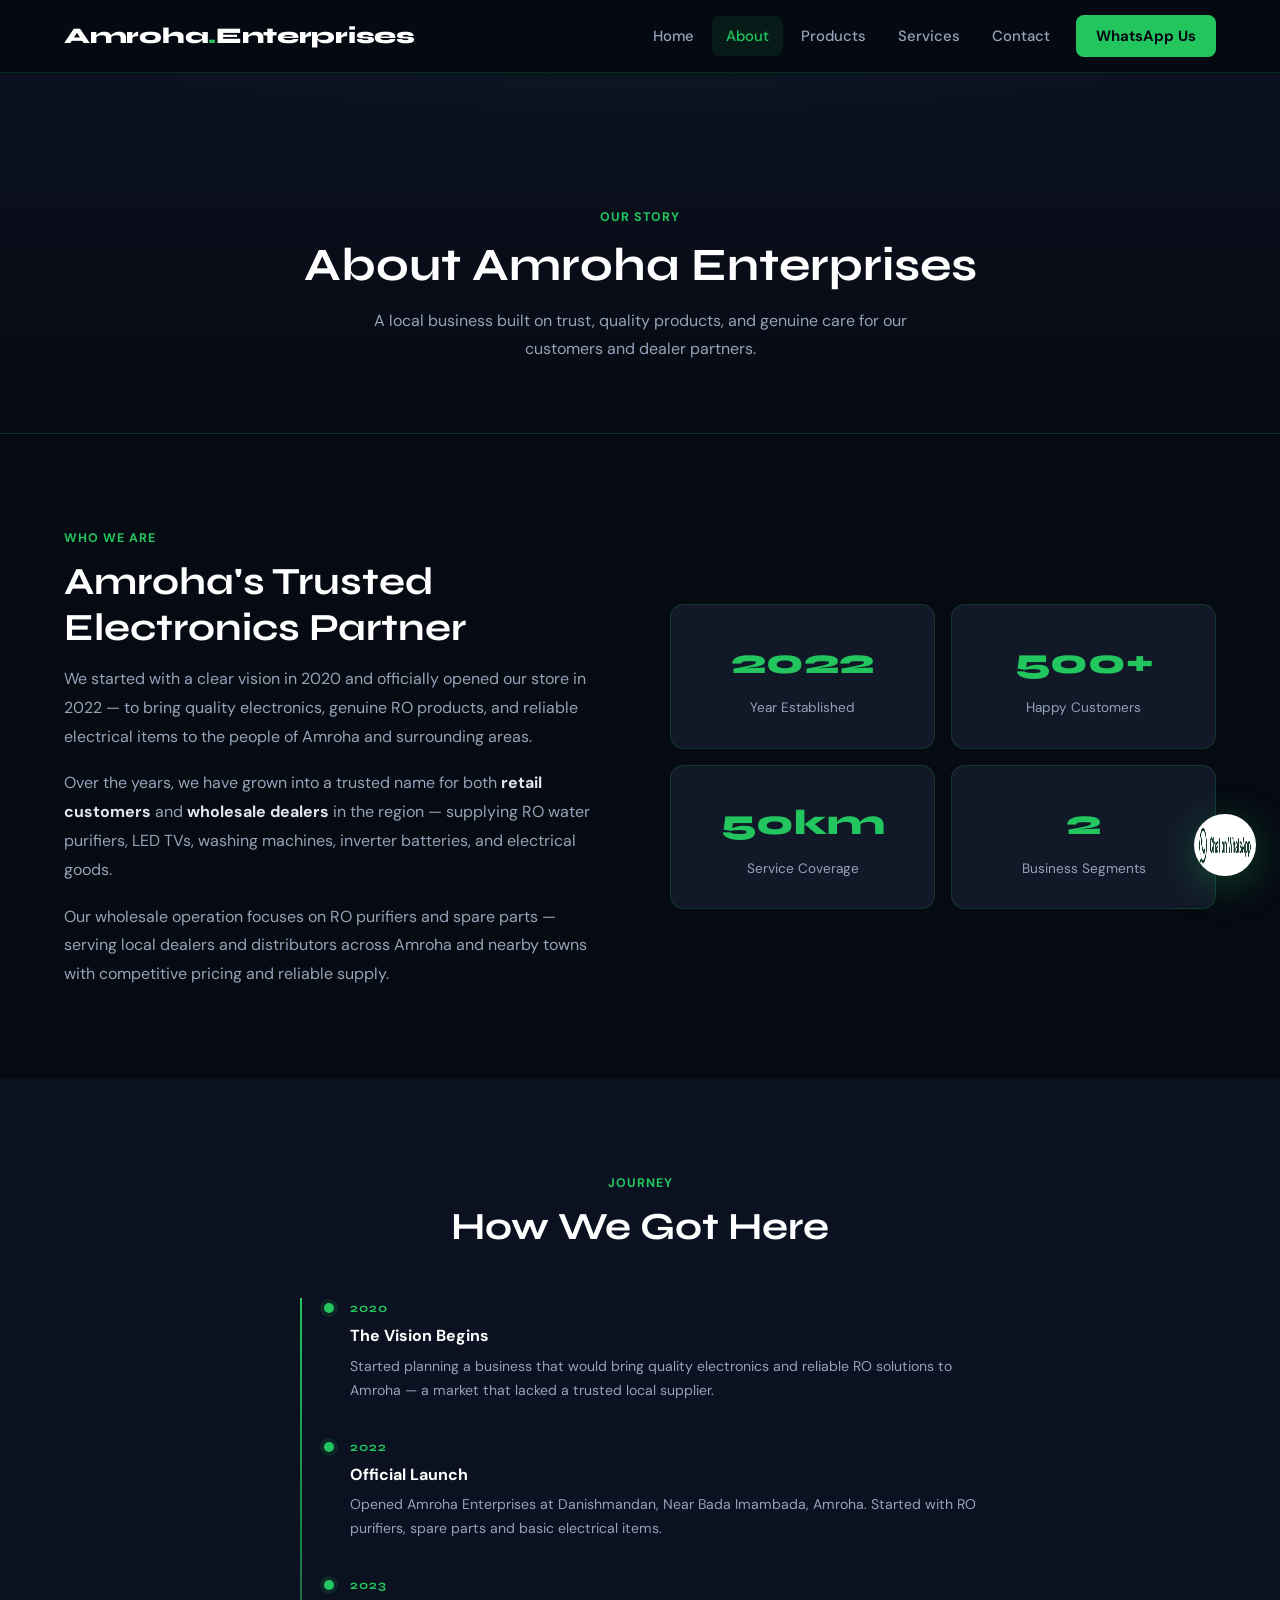
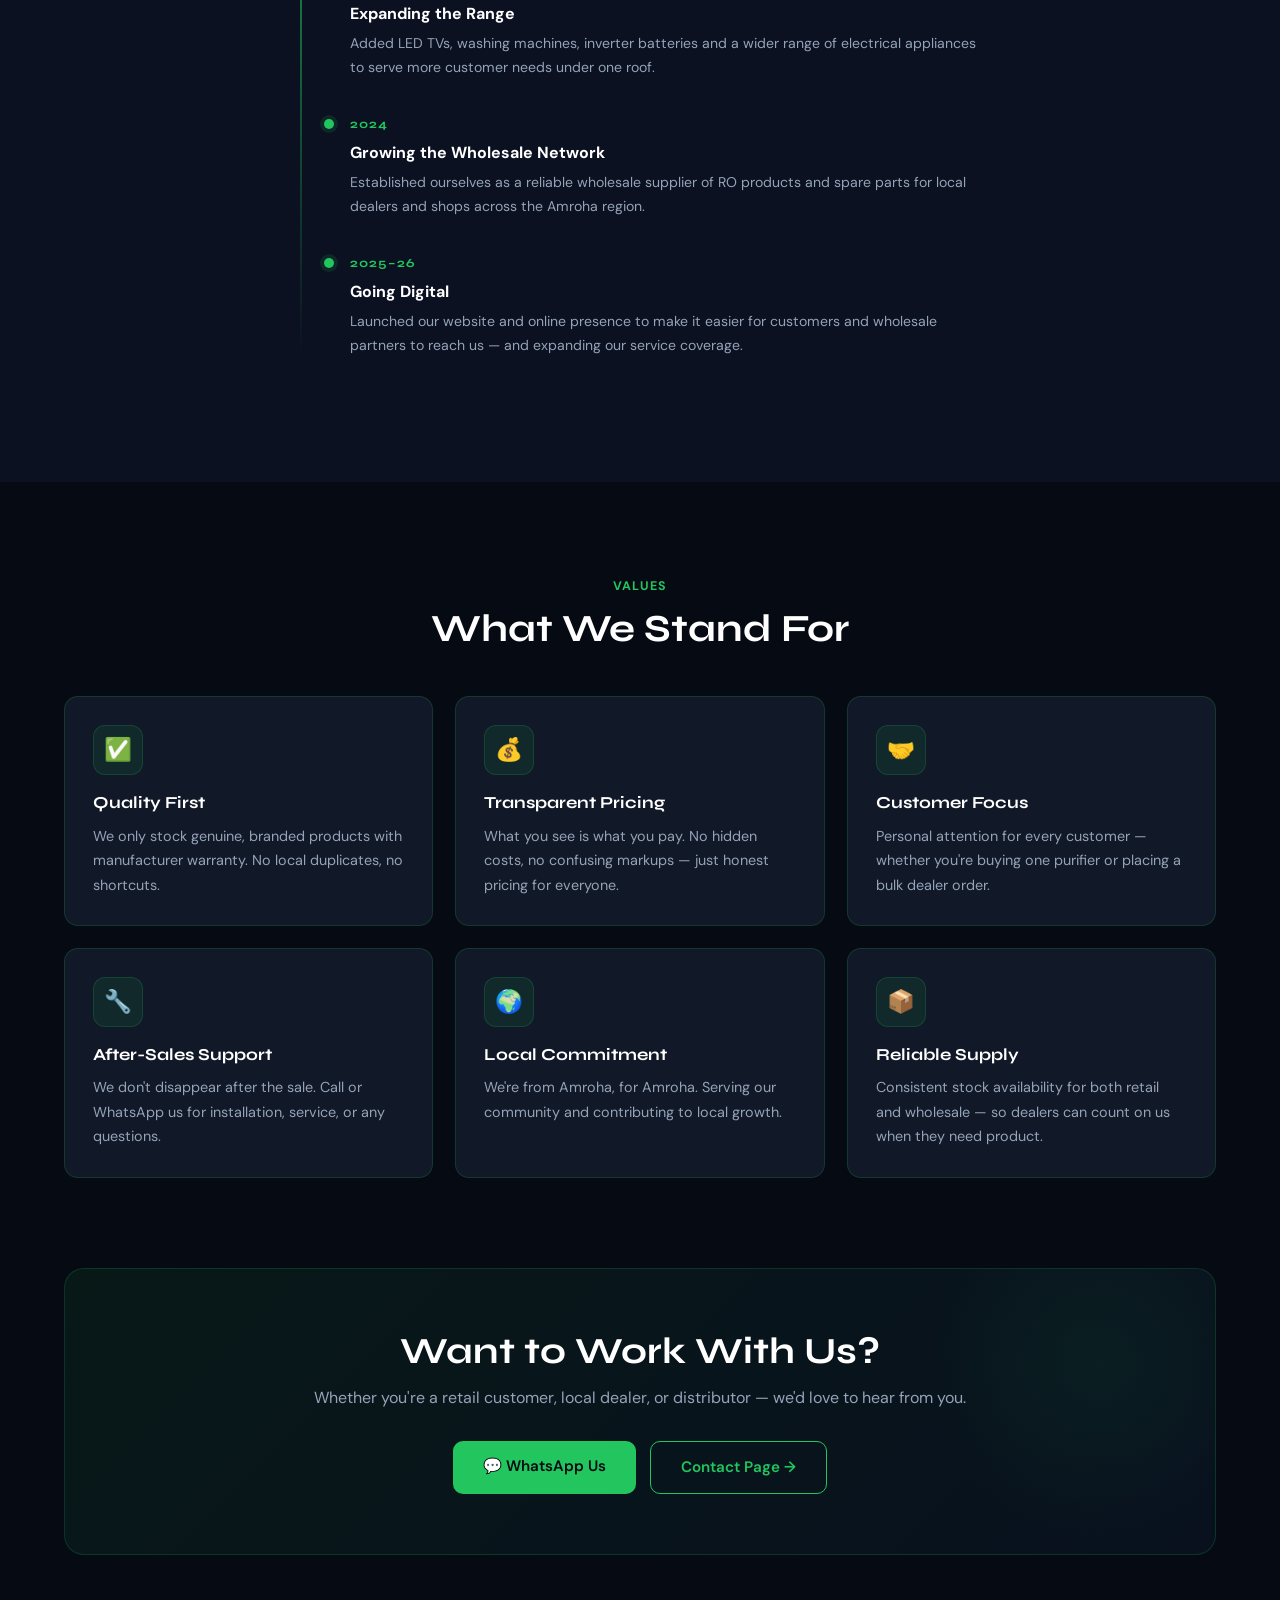
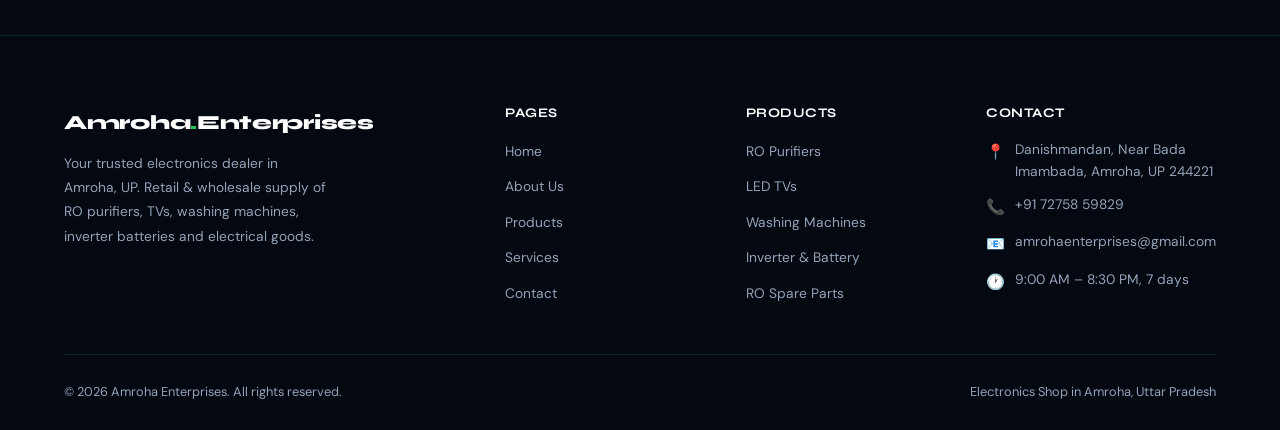
==== about.html @ c9adb69c "Add files via upload" ====
<!DOCTYPE html>
<html lang="en">
<head>
  <meta charset="UTF-8" />
  <meta name="viewport" content="width=device-width, initial-scale=1.0" />
  <title>About Us – Amroha Enterprises | Trusted Electronics Dealer in Amroha</title>
  <meta name="description" content="Amroha Enterprises – established in 2022, serving Amroha and nearby areas with genuine electronics, RO purifiers, inverter batteries and electrical goods. Retail & wholesale." />
  <link rel="stylesheet" href="style.css" />
</head>
<body>

<header id="header">
  <div class="container header-inner">
    <div class="logo"><a href="/">Amroha<span>.</span>Enterprises</a></div>
    <nav id="nav">
      <a href="/">Home</a>
      <a href="/about" class="active">About</a>
      <a href="/products">Products</a>
      <a href="/services">Services</a>
      <a href="/contact">Contact</a>
      <a href="https://wa.me/917275859829" class="nav-cta" target="_blank">WhatsApp Us</a>
    </nav>
    <button class="hamburger" id="hamburger" aria-label="Menu">
      <span></span><span></span><span></span>
    </button>
  </div>
</header>

<!-- PAGE HERO -->
<div class="page-hero">
  <div class="container">
    <div class="section-tag reveal">Our Story</div>
    <h1 class="reveal delay-1">About Amroha Enterprises</h1>
    <p class="reveal delay-2">A local business built on trust, quality products, and genuine care for our customers and dealer partners.</p>
  </div>
</div>

<!-- INTRO -->
<section>
  <div class="container">
    <div class="grid grid-2" style="align-items:center; gap:60px;">
      <div class="reveal">
        <div class="section-tag">Who We Are</div>
        <h2 class="section-title">Amroha's Trusted Electronics Partner</h2>
        <p style="color:var(--muted); font-size:1rem; line-height:1.8; margin-bottom:18px;">
          We started with a clear vision in 2020 and officially opened our store in 2022 — to bring quality electronics, genuine RO products, and reliable electrical items to the people of Amroha and surrounding areas.
        </p>
        <p style="color:var(--muted); font-size:1rem; line-height:1.8; margin-bottom:18px;">
          Over the years, we have grown into a trusted name for both <strong style="color:var(--text);">retail customers</strong> and <strong style="color:var(--text);">wholesale dealers</strong> in the region — supplying RO water purifiers, LED TVs, washing machines, inverter batteries, and electrical goods.
        </p>
        <p style="color:var(--muted); font-size:1rem; line-height:1.8;">
          Our wholesale operation focuses on RO purifiers and spare parts — serving local dealers and distributors across Amroha and nearby towns with competitive pricing and reliable supply.
        </p>
      </div>
      <div class="reveal delay-2">
        <div class="grid grid-2" style="gap:16px;">
          <div class="card" style="text-align:center;">
            <div style="font-family:'Syne',sans-serif; font-size:2.2rem; font-weight:800; color:var(--green);">2022</div>
            <div style="font-size:0.85rem; color:var(--muted); margin-top:6px;">Year Established</div>
          </div>
          <div class="card" style="text-align:center;">
            <div style="font-family:'Syne',sans-serif; font-size:2.2rem; font-weight:800; color:var(--green);">500+</div>
            <div style="font-size:0.85rem; color:var(--muted); margin-top:6px;">Happy Customers</div>
          </div>
          <div class="card" style="text-align:center;">
            <div style="font-family:'Syne',sans-serif; font-size:2.2rem; font-weight:800; color:var(--green);">50km</div>
            <div style="font-size:0.85rem; color:var(--muted); margin-top:6px;">Service Coverage</div>
          </div>
          <div class="card" style="text-align:center;">
            <div style="font-family:'Syne',sans-serif; font-size:2.2rem; font-weight:800; color:var(--green);">2</div>
            <div style="font-size:0.85rem; color:var(--muted); margin-top:6px;">Business Segments</div>
          </div>
        </div>
      </div>
    </div>
  </div>
</section>

<!-- OUR JOURNEY -->
<section class="accent">
  <div class="container">
    <div class="center reveal">
      <div class="section-tag">Journey</div>
      <h2 class="section-title">How We Got Here</h2>
    </div>
    <div class="timeline">
      <div class="tl-item reveal delay-1">
        <div class="tl-year">2020</div>
        <div class="tl-title">The Vision Begins</div>
        <div class="tl-text">Started planning a business that would bring quality electronics and reliable RO solutions to Amroha — a market that lacked a trusted local supplier.</div>
      </div>
      <div class="tl-item reveal delay-2">
        <div class="tl-year">2022</div>
        <div class="tl-title">Official Launch</div>
        <div class="tl-text">Opened Amroha Enterprises at Danishmandan, Near Bada Imambada, Amroha. Started with RO purifiers, spare parts and basic electrical items.</div>
      </div>
      <div class="tl-item reveal delay-3">
        <div class="tl-year">2023</div>
        <div class="tl-title">Expanding the Range</div>
        <div class="tl-text">Added LED TVs, washing machines, inverter batteries and a wider range of electrical appliances to serve more customer needs under one roof.</div>
      </div>
      <div class="tl-item reveal delay-1">
        <div class="tl-year">2024</div>
        <div class="tl-title">Growing the Wholesale Network</div>
        <div class="tl-text">Established ourselves as a reliable wholesale supplier of RO products and spare parts for local dealers and shops across the Amroha region.</div>
      </div>
      <div class="tl-item reveal delay-2">
        <div class="tl-year">2025–26</div>
        <div class="tl-title">Going Digital</div>
        <div class="tl-text">Launched our website and online presence to make it easier for customers and wholesale partners to reach us — and expanding our service coverage.</div>
      </div>
    </div>
  </div>
</section>

<!-- CORE VALUES -->
<section>
  <div class="container">
    <div class="center reveal">
      <div class="section-tag">Values</div>
      <h2 class="section-title">What We Stand For</h2>
    </div>
    <div class="grid grid-3" style="margin-top:44px;">
      <div class="card reveal delay-1">
        <div class="card-icon">✅</div>
        <h3>Quality First</h3>
        <p>We only stock genuine, branded products with manufacturer warranty. No local duplicates, no shortcuts.</p>
      </div>
      <div class="card reveal delay-2">
        <div class="card-icon">💰</div>
        <h3>Transparent Pricing</h3>
        <p>What you see is what you pay. No hidden costs, no confusing markups — just honest pricing for everyone.</p>
      </div>
      <div class="card reveal delay-3">
        <div class="card-icon">🤝</div>
        <h3>Customer Focus</h3>
        <p>Personal attention for every customer — whether you're buying one purifier or placing a bulk dealer order.</p>
      </div>
      <div class="card reveal delay-1">
        <div class="card-icon">🔧</div>
        <h3>After-Sales Support</h3>
        <p>We don't disappear after the sale. Call or WhatsApp us for installation, service, or any questions.</p>
      </div>
      <div class="card reveal delay-2">
        <div class="card-icon">🌍</div>
        <h3>Local Commitment</h3>
        <p>We're from Amroha, for Amroha. Serving our community and contributing to local growth.</p>
      </div>
      <div class="card reveal delay-3">
        <div class="card-icon">📦</div>
        <h3>Reliable Supply</h3>
        <p>Consistent stock availability for both retail and wholesale — so dealers can count on us when they need product.</p>
      </div>
    </div>
  </div>
</section>

<!-- CTA -->
<section style="padding-top: 0; padding-bottom: 80px;">
  <div class="container">
    <div class="cta-banner reveal">
      <h2>Want to Work With Us?</h2>
      <p>Whether you're a retail customer, local dealer, or distributor — we'd love to hear from you.</p>
      <div class="cta-buttons">
        <a href="https://wa.me/917275859829?text=Hello%2C+I+want+to+get+in+touch+with+Amroha+Enterprises..." class="btn btn-primary" target="_blank">💬 WhatsApp Us</a>
        <a href="/contact" class="btn btn-outline">Contact Page →</a>
      </div>
    </div>
  </div>
</section>

<!-- FOOTER -->
<footer>
  <div class="container">
    <div class="footer-grid">
      <div class="footer-brand">
        <div class="logo"><a href="/">Amroha<span>.</span>Enterprises</a></div>
        <p>Your trusted electronics dealer in Amroha, UP. Retail & wholesale supply of RO purifiers, TVs, washing machines, inverter batteries and electrical goods.</p>
      </div>
      <div class="footer-col">
        <h4>Pages</h4>
        <ul>
          <li><a href="/">Home</a></li>
          <li><a href="/about">About Us</a></li>
          <li><a href="/products">Products</a></li>
          <li><a href="/services">Services</a></li>
          <li><a href="/contact">Contact</a></li>
        </ul>
      </div>
      <div class="footer-col">
        <h4>Products</h4>
        <ul>
          <li><a href="/products">RO Purifiers</a></li>
          <li><a href="/products">LED TVs</a></li>
          <li><a href="/products">Washing Machines</a></li>
          <li><a href="/products">Inverter & Battery</a></li>
          <li><a href="/products">RO Spare Parts</a></li>
        </ul>
      </div>
      <div class="footer-col">
        <h4>Contact</h4>
        <div class="footer-contact-item"><span class="ico">📍</span> Danishmandan, Near Bada Imambada, Amroha, UP 244221</div>
        <div class="footer-contact-item"><span class="ico">📞</span> <a href="tel:+917275859829" style="color:var(--muted);">+91 72758 59829</a></div>
        <div class="footer-contact-item"><span class="ico">📧</span> <a href="mailto:amrohaenterprises@gmail.com" style="color:var(--muted);">amrohaenterprises@gmail.com</a></div>
        <div class="footer-contact-item"><span class="ico">🕐</span> 9:00 AM – 8:30 PM, 7 days</div>
      </div>
    </div>
    <div class="footer-bottom">
      <span>© <span id="year"></span> Amroha Enterprises. All rights reserved.</span>
      <span>Electronics Shop in Amroha, Uttar Pradesh</span>
    </div>
  </div>
</footer>

<a class="whatsapp-float" href="https://wa.me/917275859829" target="_blank" aria-label="Chat on WhatsApp">
  <img src="WhatsAppButtonGreenLarge.png" alt="WhatsApp" />
</a>

<script>
  document.getElementById('year').textContent = new Date().getFullYear();
  window.addEventListener('scroll', () => {
    document.getElementById('header').classList.toggle('scrolled', window.scrollY > 50);
  });
  document.getElementById('hamburger').addEventListener('click', () => {
    document.getElementById('nav').classList.toggle('open');
  });
  const observer = new IntersectionObserver((entries) => {
    entries.forEach(e => { if (e.isIntersecting) e.target.classList.add('active'); });
  }, { threshold: 0.1 });
  document.querySelectorAll('.reveal').forEach(el => observer.observe(el));
</script>
</body>
</html>
---- style.css ----
/* ===========================
   AMROHA ENTERPRISES — STYLES
   =========================== */

@import url('https://fonts.googleapis.com/css2?family=Syne:wght@400;600;700;800&family=DM+Sans:ital,opsz,wght@0,9..40,300;0,9..40,400;0,9..40,500;0,9..40,600;1,9..40,400&display=swap');

:root {
  --bg:        #060a12;
  --bg2:       #0b1120;
  --bg3:       #0f172a;
  --card:      #111827;
  --border:    rgba(34,197,94,0.18);
  --green:     #22c55e;
  --green-dim: rgba(34,197,94,0.1);
  --blue:      #3b82f6;
  --text:      #e2e8f0;
  --muted:     #94a3b8;
  --white:     #ffffff;
  --radius:    14px;
  --transition: 0.35s cubic-bezier(0.4,0,0.2,1);
}

*, *::before, *::after { margin:0; padding:0; box-sizing:border-box; }
html { scroll-behavior: smooth; }

body {
  font-family: 'DM Sans', sans-serif;
  background: var(--bg);
  color: var(--text);
  line-height: 1.65;
  overflow-x: hidden;
}

a { text-decoration: none; color: inherit; }
img { max-width: 100%; display: block; }
ul { list-style: none; }

h1, h2, h3, h4 {
  font-family: 'Syne', sans-serif;
  font-weight: 700;
  line-height: 1.2;
}

.container {
  max-width: 1200px;
  margin: 0 auto;
  padding: 0 24px;
}

/* ===== HEADER ===== */
header {
  position: sticky; top: 0; z-index: 1000;
  background: rgba(6,10,18,0.85);
  backdrop-filter: blur(18px);
  -webkit-backdrop-filter: blur(18px);
  border-bottom: 1px solid var(--border);
  transition: background var(--transition), box-shadow var(--transition);
}
header.scrolled {
  background: rgba(6,10,18,0.97);
  box-shadow: 0 4px 30px rgba(0,0,0,0.5);
}
.header-inner {
  display: flex; justify-content: space-between; align-items: center; height: 72px;
}
.logo {
  font-family: 'Syne', sans-serif; font-weight: 800;
  font-size: 1.4rem; color: var(--white); letter-spacing: -0.3px;
}
.logo span { color: var(--green); }

nav { display: flex; align-items: center; gap: 4px; }
nav a {
  color: var(--muted); font-weight: 500; font-size: 0.93rem;
  padding: 8px 14px; border-radius: 8px;
  transition: color var(--transition), background var(--transition);
}
nav a:hover, nav a.active { color: var(--white); background: var(--green-dim); }
nav a.active { color: var(--green); }
.nav-cta {
  background: var(--green) !important; color: var(--bg) !important;
  font-weight: 700 !important; padding: 9px 20px !important;
  border-radius: 8px !important; margin-left: 8px;
}
.nav-cta:hover { background: #16a34a !important; }

.hamburger {
  display: none; flex-direction: column; gap: 5px;
  cursor: pointer; padding: 4px; background: none; border: none;
}
.hamburger span {
  display: block; width: 24px; height: 2px;
  background: var(--text); border-radius: 2px; transition: var(--transition);
}

/* ===== BUTTONS ===== */
.btn {
  display: inline-block; padding: 13px 30px; border-radius: 10px;
  font-family: 'DM Sans', sans-serif; font-weight: 600; font-size: 0.95rem;
  cursor: pointer; border: none;
  transition: transform var(--transition), box-shadow var(--transition), background var(--transition);
}
.btn-primary { background: var(--green); color: var(--bg); }
.btn-primary:hover {
  background: #16a34a; transform: translateY(-2px);
  box-shadow: 0 8px 24px rgba(34,197,94,0.3);
}
.btn-outline { background: transparent; color: var(--green); border: 1.5px solid var(--green); }
.btn-outline:hover { background: var(--green-dim); transform: translateY(-2px); }
.btn-blue { background: var(--blue); color: #fff; }
.btn-blue:hover {
  background: #2563eb; transform: translateY(-2px);
  box-shadow: 0 8px 24px rgba(59,130,246,0.3);
}

/* ===== HERO ===== */
.hero {
  min-height: 88vh; display: flex; align-items: center;
  position: relative; overflow: hidden; padding: 100px 0 80px;
  background:
    radial-gradient(ellipse 80% 60% at 50% -10%, rgba(34,197,94,0.07) 0%, transparent 70%),
    linear-gradient(180deg, var(--bg2) 0%, var(--bg) 100%);
}
.hero::before {
  content: ''; position: absolute; inset: 0; pointer-events: none;
  background: url("data:image/svg+xml,%3Csvg width='60' height='60' viewBox='0 0 60 60' xmlns='http://www.w3.org/2000/svg'%3E%3Cg fill='%2322c55e' fill-opacity='0.025'%3E%3Cpath d='M36 34v-4h-2v4h-4v2h4v4h2v-4h4v-2h-4zm0-30V0h-2v4h-4v2h4v4h2V6h4V4h-4zM6 34v-4H4v4H0v2h4v4h2v-4h4v-2H6zM6 4V0H4v4H0v2h4v4h2V6h4V4H6z'/%3E%3C/g%3E%3C/svg%3E");
}
.hero-grid { display: grid; grid-template-columns: 1fr 1fr; gap: 60px; align-items: center; }

.hero-badge {
  display: inline-flex; align-items: center; gap: 8px;
  background: var(--green-dim); border: 1px solid var(--border);
  color: var(--green); padding: 6px 14px; border-radius: 50px;
  font-size: 0.8rem; font-weight: 700; letter-spacing: 0.5px;
  text-transform: uppercase; margin-bottom: 20px;
}
.hero-badge::before {
  content: ''; width: 7px; height: 7px; background: var(--green);
  border-radius: 50%; animation: pulse 2s infinite;
}
@keyframes pulse {
  0%,100% { opacity:1; transform:scale(1); }
  50% { opacity:0.4; transform:scale(0.8); }
}

.hero h1 {
  font-size: clamp(2.2rem, 4vw, 3.4rem); color: var(--white); margin-bottom: 20px;
}
.hero h1 .accent { color: var(--green); }
.hero p { font-size: 1.05rem; color: var(--muted); max-width: 520px; margin-bottom: 36px; line-height: 1.75; }
.hero-buttons { display: flex; gap: 14px; flex-wrap: wrap; }

.hero-stats {
  display: flex; gap: 32px; margin-top: 44px;
  padding-top: 32px; border-top: 1px solid var(--border);
}
.hero-stat .num {
  font-family: 'Syne', sans-serif; font-size: 1.7rem;
  font-weight: 800; color: var(--white);
}
.hero-stat .num span { color: var(--green); }
.hero-stat .label { font-size: 0.8rem; color: var(--muted); margin-top: 2px; }

/* Hero Visual */
.hero-visual { display: grid; grid-template-columns: 1fr 1fr; gap: 14px; position: relative; }
.hero-visual::before {
  content: ''; position: absolute;
  width: 260px; height: 260px;
  background: radial-gradient(circle, rgba(34,197,94,0.1) 0%, transparent 70%);
  top: 50%; left: 50%; transform: translate(-50%,-50%); pointer-events: none;
}
.hero-card {
  background: var(--card); border: 1px solid var(--border); border-radius: var(--radius);
  padding: 22px; transition: transform var(--transition), border-color var(--transition);
}
.hero-card:hover { transform: translateY(-4px); border-color: rgba(34,197,94,0.4); }
.hero-card:nth-child(2) { margin-top: 20px; }
.hero-card:nth-child(4) { margin-top: -20px; }
.hero-card .hc-icon { font-size: 1.8rem; margin-bottom: 10px; }
.hero-card .hc-title { font-family: 'Syne', sans-serif; font-size: 0.88rem; font-weight: 700; color: var(--white); }
.hero-card .hc-sub { font-size: 0.78rem; color: var(--muted); margin-top: 4px; }

/* ===== SECTIONS ===== */
section { padding: 90px 0; }
section.accent { background: var(--bg2); }
section.dark   { background: var(--bg3); }

.section-tag {
  display: inline-block; color: var(--green);
  font-size: 0.78rem; font-weight: 700; letter-spacing: 1px;
  text-transform: uppercase; margin-bottom: 10px;
}
.section-title {
  font-size: clamp(1.7rem, 3vw, 2.5rem); color: var(--white); margin-bottom: 14px;
}
.section-sub {
  color: var(--muted); font-size: 1rem; max-width: 580px; line-height: 1.75;
}
.center { text-align: center; }
.center .section-sub { margin: 0 auto; }

/* ===== CARDS ===== */
.grid { display: grid; gap: 22px; }
.grid-2 { grid-template-columns: repeat(2,1fr); }
.grid-3 { grid-template-columns: repeat(3,1fr); }
.grid-4 { grid-template-columns: repeat(4,1fr); }
.grid-auto { grid-template-columns: repeat(auto-fit, minmax(270px,1fr)); }

.card {
  background: var(--card); border: 1px solid var(--border);
  border-radius: var(--radius); padding: 28px;
  transition: transform var(--transition), border-color var(--transition), box-shadow var(--transition);
}
.card:hover {
  transform: translateY(-6px); border-color: rgba(34,197,94,0.35);
  box-shadow: 0 16px 40px rgba(0,0,0,0.35);
}
.card-icon {
  width: 50px; height: 50px; background: var(--green-dim);
  border: 1px solid var(--border); border-radius: 12px;
  display: flex; align-items: center; justify-content: center;
  font-size: 1.4rem; margin-bottom: 18px;
}
.card h3 { font-size: 1.05rem; color: var(--white); margin-bottom: 10px; }
.card p, .card li { font-size: 0.9rem; color: var(--muted); line-height: 1.7; }
.card ul { padding: 0; margin-top: 10px; }
.card ul li { padding: 4px 0 4px 16px; position: relative; }
.card ul li::before { content: '›'; position: absolute; left: 0; color: var(--green); font-weight: bold; }

/* Product cards */
.product-card {
  background: var(--card); border: 1px solid var(--border);
  border-radius: var(--radius); overflow: hidden;
  transition: transform var(--transition), border-color var(--transition), box-shadow var(--transition);
}
.product-card:hover {
  transform: translateY(-6px); border-color: rgba(34,197,94,0.35);
  box-shadow: 0 20px 50px rgba(0,0,0,0.4);
}
.product-img {
  width: 100%; height: 190px; object-fit: contain;
  background: #0d1424; padding: 20px;
}
.product-info { padding: 16px 20px 20px; }
.product-info h3 { font-size: 0.92rem; color: var(--white); margin-bottom: 8px; }
.product-badge {
  display: inline-block; padding: 3px 10px; border-radius: 50px;
  font-size: 0.73rem; font-weight: 600;
}
.badge-green { background: var(--green-dim); color: var(--green); border: 1px solid var(--border); }
.badge-blue  { background: rgba(59,130,246,0.1); color: var(--blue); border: 1px solid rgba(59,130,246,0.2); }

/* ===== USP ===== */
.usp-grid {
  display: grid; grid-template-columns: repeat(auto-fit, minmax(230px,1fr));
  gap: 18px; margin-top: 50px;
}
.usp-item {
  display: flex; gap: 16px; align-items: flex-start;
  padding: 22px; background: var(--card); border: 1px solid var(--border);
  border-radius: var(--radius); transition: border-color var(--transition);
}
.usp-item:hover { border-color: rgba(34,197,94,0.35); }
.usp-icon {
  font-size: 1.5rem; flex-shrink: 0; width: 44px; height: 44px;
  background: var(--green-dim); border-radius: 10px;
  display: flex; align-items: center; justify-content: center;
}
.usp-item h4 { font-size: 0.93rem; color: var(--white); margin-bottom: 5px; }
.usp-item p  { font-size: 0.83rem; color: var(--muted); line-height: 1.6; }

/* ===== WHOLESALE ===== */
.wholesale-section {
  background: linear-gradient(135deg, #081209 0%, var(--bg3) 100%);
  border-top: 1px solid var(--border); border-bottom: 1px solid var(--border);
}
.wholesale-inner { display: grid; grid-template-columns: 1fr 1fr; gap: 70px; align-items: center; }
.wholesale-badge {
  display: inline-block; background: rgba(34,197,94,0.12);
  color: var(--green); border: 1px solid rgba(34,197,94,0.3);
  padding: 5px 14px; border-radius: 50px;
  font-size: 0.76rem; font-weight: 700; letter-spacing: 1px;
  text-transform: uppercase; margin-bottom: 16px;
}
.wholesale-perks { margin-top: 28px; display: flex; flex-direction: column; gap: 12px; }
.wholesale-perks li { display: flex; align-items: center; gap: 12px; font-size: 0.93rem; color: var(--text); }
.perk-check {
  width: 22px; height: 22px; background: var(--green-dim);
  border: 1px solid var(--border); border-radius: 6px;
  display: flex; align-items: center; justify-content: center;
  color: var(--green); font-size: 0.75rem; flex-shrink: 0;
}
.wholesale-form-box {
  background: var(--card); border: 1px solid var(--border);
  border-radius: 18px; padding: 36px;
}
.wholesale-form-box h3 { font-size: 1.35rem; color: var(--white); margin-bottom: 6px; }
.wholesale-form-box p { font-size: 0.88rem; color: var(--muted); margin-bottom: 22px; }
.form-row { display: flex; flex-direction: column; gap: 13px; }
.form-row input, .form-row select, .form-row textarea {
  width: 100%; background: var(--bg2); border: 1px solid var(--border);
  border-radius: 9px; padding: 12px 16px; color: var(--text);
  font-family: 'DM Sans', sans-serif; font-size: 0.9rem;
  outline: none; transition: border-color var(--transition);
}
.form-row input:focus, .form-row select:focus, .form-row textarea:focus { border-color: var(--green); }
.form-row input::placeholder, .form-row textarea::placeholder { color: var(--muted); }
.form-row select { cursor: pointer; -webkit-appearance: none; }
.form-row textarea { resize: none; min-height: 85px; }

/* ===== SERVICE AREA ===== */
.area-tags { display: flex; flex-wrap: wrap; gap: 10px; margin-top: 28px; }
.area-tag {
  background: var(--bg3); border: 1px solid var(--border);
  color: var(--text); padding: 7px 16px; border-radius: 50px;
  font-size: 0.83rem; font-weight: 500;
  transition: border-color var(--transition), color var(--transition);
}
.area-tag:hover { border-color: var(--green); color: var(--green); }

/* ===== FAQ ===== */
.faq-list { max-width: 780px; margin: 48px auto 0; display: flex; flex-direction: column; gap: 10px; }
.faq-item { background: var(--card); border: 1px solid var(--border); border-radius: var(--radius); overflow: hidden; }
.faq-q {
  display: flex; justify-content: space-between; align-items: center;
  padding: 18px 22px; cursor: pointer;
  font-family: 'Syne', sans-serif; font-weight: 600;
  font-size: 0.95rem; color: var(--white);
  transition: background var(--transition);
}
.faq-q:hover { background: rgba(255,255,255,0.025); }
.faq-icon {
  width: 22px; height: 22px; background: var(--green-dim);
  border-radius: 6px; display: flex; align-items: center; justify-content: center;
  color: var(--green); font-size: 1rem;
  transition: transform var(--transition); flex-shrink: 0;
}
.faq-item.open .faq-icon { transform: rotate(45deg); }
.faq-a {
  max-height: 0; overflow: hidden;
  transition: max-height 0.4s ease, padding 0.3s ease;
  padding: 0 22px; color: var(--muted); font-size: 0.9rem; line-height: 1.75;
}
.faq-item.open .faq-a { max-height: 200px; padding: 0 22px 18px; }

/* ===== CTA BANNER ===== */
.cta-banner {
  background: linear-gradient(135deg, rgba(34,197,94,0.08) 0%, rgba(59,130,246,0.06) 100%);
  border: 1px solid var(--border); border-radius: 20px;
  padding: 60px 48px; text-align: center; position: relative; overflow: hidden;
}
.cta-banner::before {
  content: ''; position: absolute;
  width: 350px; height: 350px;
  background: radial-gradient(circle, rgba(34,197,94,0.07), transparent 70%);
  top: -80px; right: -60px; pointer-events: none;
}
.cta-banner h2 { font-size: clamp(1.7rem, 3vw, 2.3rem); color: var(--white); margin-bottom: 12px; }
.cta-banner p { color: var(--muted); font-size: 1rem; margin-bottom: 30px; }
.cta-buttons { display: flex; gap: 14px; justify-content: center; flex-wrap: wrap; }

/* ===== FOOTER ===== */
footer { background: #040810; border-top: 1px solid var(--border); padding: 70px 0 28px; }
.footer-grid {
  display: grid; grid-template-columns: 2fr 1fr 1fr 1fr;
  gap: 40px; padding-bottom: 48px; border-bottom: 1px solid var(--border);
}
.footer-brand .logo { font-size: 1.25rem; margin-bottom: 12px; }
.footer-brand p { font-size: 0.86rem; color: var(--muted); line-height: 1.75; max-width: 270px; }
.footer-col h4 {
  font-family: 'Syne', sans-serif; font-size: 0.82rem; font-weight: 700;
  color: var(--white); letter-spacing: 0.5px; text-transform: uppercase; margin-bottom: 16px;
}
.footer-col ul { display: flex; flex-direction: column; gap: 9px; }
.footer-col ul li a { font-size: 0.86rem; color: var(--muted); transition: color var(--transition); }
.footer-col ul li a:hover { color: var(--green); }
.footer-contact-item {
  display: flex; align-items: flex-start; gap: 10px;
  font-size: 0.86rem; color: var(--muted); margin-bottom: 11px; line-height: 1.6;
}
.footer-contact-item .ico { color: var(--green); font-size: 0.95rem; flex-shrink: 0; margin-top: 2px; }
.footer-bottom {
  display: flex; justify-content: space-between; align-items: center;
  padding-top: 26px; font-size: 0.8rem; color: var(--muted); flex-wrap: wrap; gap: 10px;
}

/* ===== WHATSAPP ===== */
.whatsapp-float {
  position: fixed; bottom: 24px; right: 24px; z-index: 999;
  filter: drop-shadow(0 8px 20px rgba(34,197,94,0.3));
  transition: transform var(--transition), filter var(--transition);
}
.whatsapp-float:hover {
  transform: scale(1.1) translateY(-2px);
  filter: drop-shadow(0 12px 28px rgba(34,197,94,0.5));
}
.whatsapp-float img { width: 62px; height: 62px; border-radius: 50%; }

/* ===== REVEAL ===== */
.reveal { opacity: 0; transform: translateY(32px); transition: opacity 0.7s ease, transform 0.7s ease; }
.reveal.delay-1 { transition-delay: 0.1s; }
.reveal.delay-2 { transition-delay: 0.2s; }
.reveal.delay-3 { transition-delay: 0.3s; }
.reveal.active  { opacity: 1; transform: translateY(0); }

/* ===== PAGE HERO (inner pages) ===== */
.page-hero {
  padding: 130px 0 70px;
  background: radial-gradient(ellipse 80% 50% at 50% -20%, rgba(34,197,94,0.07) 0%, transparent 65%),
              linear-gradient(180deg, var(--bg2) 0%, var(--bg) 100%);
  text-align: center; border-bottom: 1px solid var(--border);
}
.page-hero h1 { font-size: clamp(2rem, 4vw, 2.9rem); color: var(--white); margin-bottom: 14px; }
.page-hero p { color: var(--muted); font-size: 1rem; max-width: 560px; margin: 0 auto; line-height: 1.75; }

/* ===== ABOUT — Timeline ===== */
.timeline { position: relative; max-width: 680px; margin: 48px auto 0; padding-left: 28px; }
.timeline::before {
  content: ''; position: absolute; left: 0; top: 0; bottom: 0;
  width: 2px; background: linear-gradient(to bottom, var(--green), transparent);
}
.tl-item { position: relative; margin-bottom: 34px; padding-left: 22px; }
.tl-item::before {
  content: ''; position: absolute; left: -4px; top: 5px;
  width: 10px; height: 10px; background: var(--green); border-radius: 50%;
  box-shadow: 0 0 0 4px rgba(34,197,94,0.12);
}
.tl-year { font-family: 'Syne', sans-serif; font-size: 0.78rem; font-weight: 700; color: var(--green); letter-spacing: 1px; text-transform: uppercase; margin-bottom: 5px; }
.tl-title { font-size: 1rem; font-weight: 700; color: var(--white); margin-bottom: 5px; }
.tl-text  { font-size: 0.88rem; color: var(--muted); line-height: 1.7; }

/* ===== CONTACT ===== */
.contact-card {
  background: var(--card); border: 1px solid var(--border);
  border-radius: var(--radius); padding: 30px; text-align: center;
  transition: border-color var(--transition), transform var(--transition);
}
.contact-card:hover { border-color: rgba(34,197,94,0.35); transform: translateY(-4px); }
.contact-card .cc-icon {
  font-size: 1.8rem; width: 58px; height: 58px; background: var(--green-dim);
  border-radius: 14px; display: flex; align-items: center; justify-content: center;
  margin: 0 auto 16px;
}
.contact-card h3 { margin-bottom: 10px; font-size: 1.02rem; }
.contact-card p, .contact-card a { font-size: 0.9rem; color: var(--muted); line-height: 1.7; }
.contact-card a:hover { color: var(--green); }

/* ===== MOBILE ===== */
@media (max-width: 768px) {
  nav { display: none; }
  .hamburger { display: flex; }
  nav.open {
    display: flex; flex-direction: column;
    position: absolute; top: 72px; left: 0; right: 0;
    background: rgba(6,10,18,0.98); border-bottom: 1px solid var(--border);
    padding: 16px 24px 24px; gap: 4px;
  }
  nav.open a { padding: 12px 14px; }
  .nav-cta { margin-left: 0 !important; }

  .hero-grid { grid-template-columns: 1fr; gap: 0; }
  .hero-visual { display: none; }
  .hero { min-height: auto; padding: 100px 0 60px; }
  .hero-stats { flex-wrap: wrap; gap: 20px; }

  .grid-2, .grid-3, .grid-4 { grid-template-columns: 1fr; }
  .wholesale-inner { grid-template-columns: 1fr; gap: 40px; }
  .footer-grid { grid-template-columns: 1fr 1fr; gap: 28px; }
  .footer-bottom { flex-direction: column; text-align: center; }
  .cta-banner { padding: 36px 22px; }
  .page-hero { padding: 100px 0 50px; }
}
@media (max-width: 480px) {
  .footer-grid { grid-template-columns: 1fr; }
  .hero-buttons { flex-direction: column; }
  .cta-buttons { flex-direction: column; align-items: center; }
}
@media (prefers-reduced-motion: reduce) {
  *, *::before, *::after { transition: none !important; animation: none !important; }
}
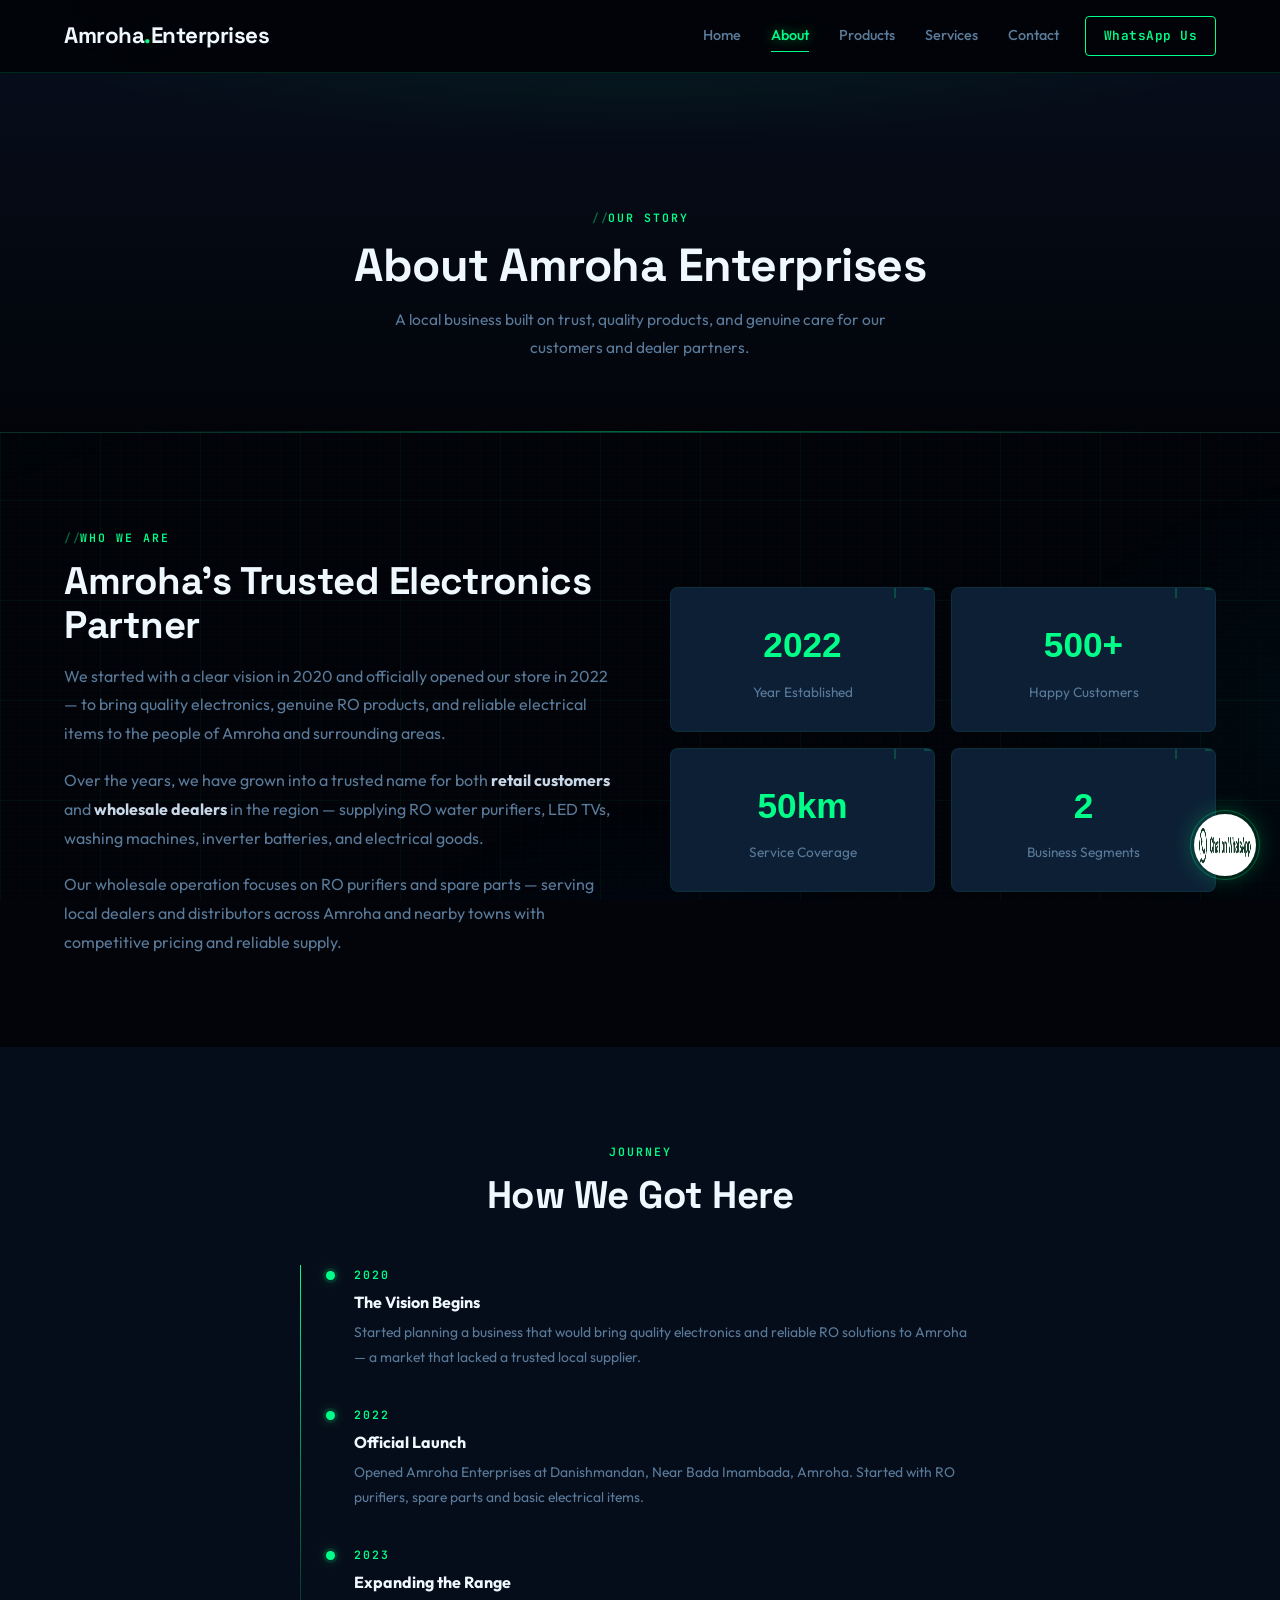
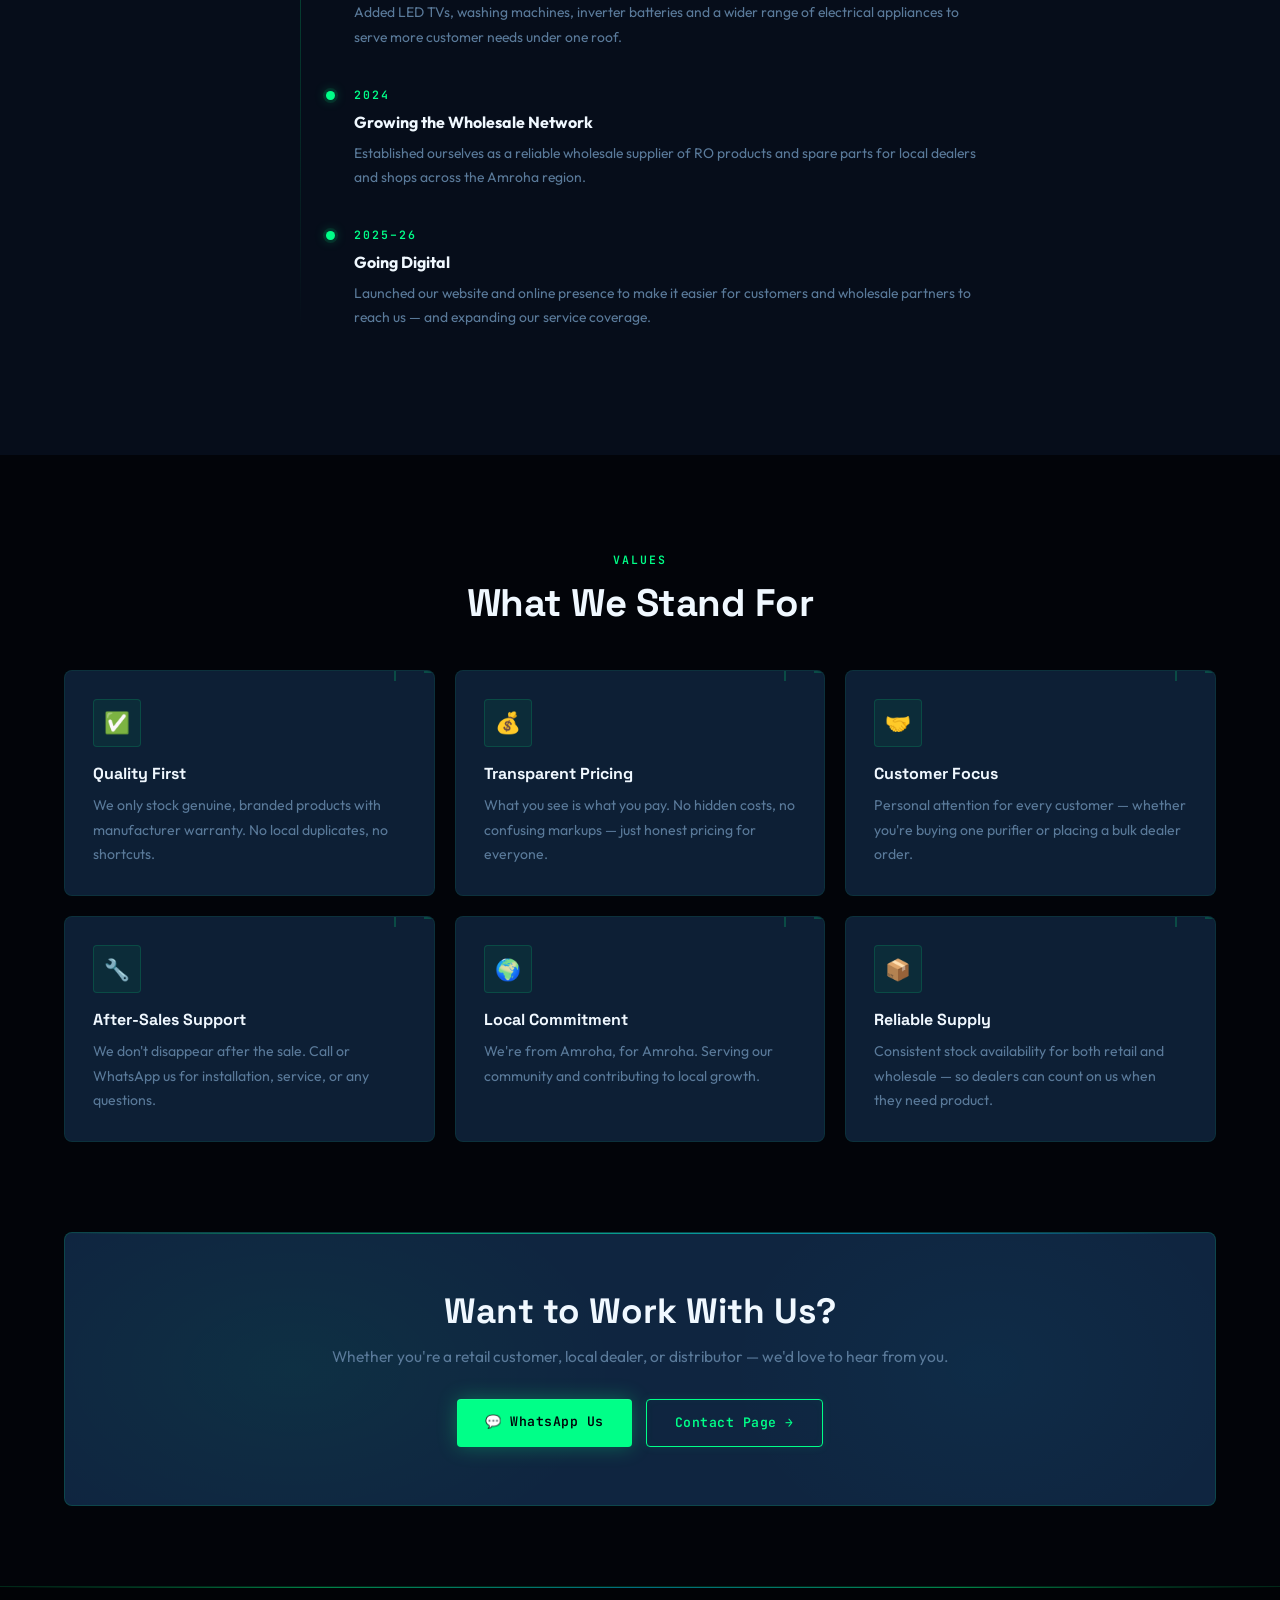
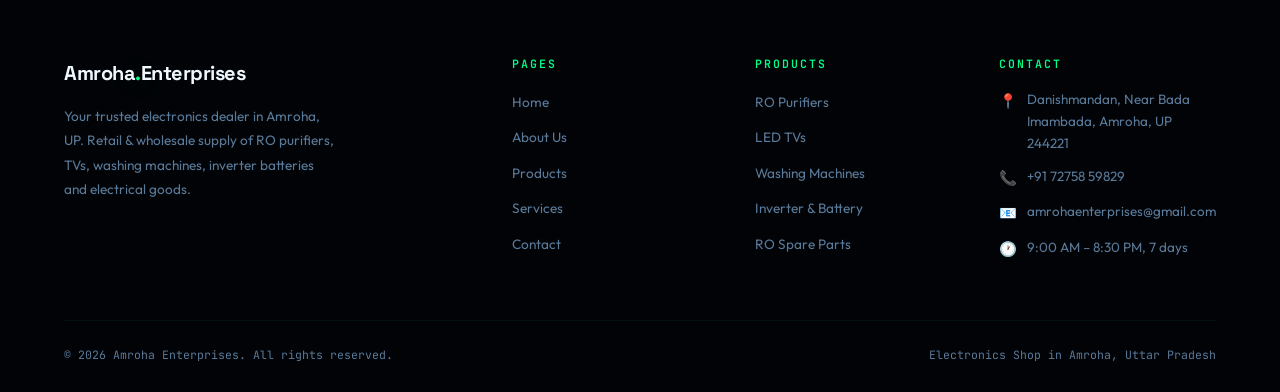
==== commit b86ecc1d: "Add files via upload" ====
--- a/about.html
+++ b/about.html
@@ -8,6 +8,14 @@
   <link rel="stylesheet" href="style.css" />
 </head>
 <body>
+<div class="scanlines"></div>
+<div class="floating-dots">
+  <div class="dot"></div><div class="dot"></div><div class="dot"></div>
+  <div class="dot"></div><div class="dot"></div><div class="dot"></div>
+  <div class="dot"></div><div class="dot"></div><div class="dot"></div>
+  <div class="dot"></div><div class="dot"></div><div class="dot"></div>
+  <div class="dot"></div><div class="dot"></div><div class="dot"></div>
+</div>
 
 <header id="header">
   <div class="container header-inner">
@@ -18,7 +26,7 @@
       <a href="/products">Products</a>
       <a href="/services">Services</a>
       <a href="/contact">Contact</a>
-      <a href="https://wa.me/917275859829" class="nav-cta" target="_blank">WhatsApp Us</a>
+      <a href="https://wa.me/917275859829" class="nav-cta" target="_blank"><span>WhatsApp Us</span></a>
     </nav>
     <button class="hamburger" id="hamburger" aria-label="Menu">
       <span></span><span></span><span></span>
--- a/style.css
+++ b/style.css
@@ -1,30 +1,39 @@
-/* ===========================
-   AMROHA ENTERPRISES — STYLES
-   =========================== */
-
-@import url('https://fonts.googleapis.com/css2?family=Syne:wght@400;600;700;800&family=DM+Sans:ital,opsz,wght@0,9..40,300;0,9..40,400;0,9..40,500;0,9..40,600;1,9..40,400&display=swap');
+/* ============================================
+   AMROHA ENTERPRISES — TECH EDITION
+   ============================================ */
+
+@import url('https://fonts.googleapis.com/css2?family=Space+Grotesk:wght@300;400;500;600;700&family=JetBrains+Mono:wght@400;600&family=Outfit:wght@300;400;500;600;700;800&display=swap');
 
 :root {
-  --bg:        #060a12;
-  --bg2:       #0b1120;
-  --bg3:       #0f172a;
-  --card:      #111827;
-  --border:    rgba(34,197,94,0.18);
-  --green:     #22c55e;
-  --green-dim: rgba(34,197,94,0.1);
-  --blue:      #3b82f6;
-  --text:      #e2e8f0;
-  --muted:     #94a3b8;
-  --white:     #ffffff;
-  --radius:    14px;
-  --transition: 0.35s cubic-bezier(0.4,0,0.2,1);
+  --bg:         #020409;
+  --bg2:        #060d1a;
+  --bg3:        #0a1628;
+  --card:       #0d1f35;
+  --card2:      #0f2540;
+  --border:     rgba(0,255,136,0.15);
+  --border2:    rgba(0,255,136,0.08);
+  --green:      #00ff88;
+  --green2:     #00cc6a;
+  --green-dim:  rgba(0,255,136,0.07);
+  --green-glow: rgba(0,255,136,0.25);
+  --cyan:       #00d4ff;
+  --cyan-dim:   rgba(0,212,255,0.07);
+  --blue:       #0066ff;
+  --orange:     #ff6b00;
+  --text:       #c8d8e8;
+  --muted:      #5a7a9a;
+  --white:      #f0f8ff;
+  --radius:     8px;
+  --radius2:    4px;
+  --mono:       'JetBrains Mono', monospace;
+  --transition: 0.3s cubic-bezier(0.4,0,0.2,1);
 }
 
 *, *::before, *::after { margin:0; padding:0; box-sizing:border-box; }
 html { scroll-behavior: smooth; }
 
 body {
-  font-family: 'DM Sans', sans-serif;
+  font-family: 'Outfit', sans-serif;
   background: var(--bg);
   color: var(--text);
   line-height: 1.65;
@@ -35,10 +44,10 @@
 img { max-width: 100%; display: block; }
 ul { list-style: none; }
 
-h1, h2, h3, h4 {
-  font-family: 'Syne', sans-serif;
+h1,h2,h3,h4 {
+  font-family: 'Space Grotesk', sans-serif;
   font-weight: 700;
-  line-height: 1.2;
+  line-height: 1.15;
 }
 
 .container {
@@ -47,412 +56,1032 @@
   padding: 0 24px;
 }
 
-/* ===== HEADER ===== */
+/* ============================================
+   ANIMATED BACKGROUND — CIRCUIT GRID
+   ============================================ */
+
+body::before {
+  content: '';
+  position: fixed; inset: 0; z-index: 0;
+  pointer-events: none;
+  background-image:
+    linear-gradient(rgba(0,255,136,0.03) 1px, transparent 1px),
+    linear-gradient(90deg, rgba(0,255,136,0.03) 1px, transparent 1px),
+    linear-gradient(rgba(0,255,136,0.015) 1px, transparent 1px),
+    linear-gradient(90deg, rgba(0,255,136,0.015) 1px, transparent 1px);
+  background-size: 100px 100px, 100px 100px, 20px 20px, 20px 20px;
+  animation: gridScroll 40s linear infinite;
+}
+
+@keyframes gridScroll {
+  0%   { background-position: 0 0, 0 0, 0 0, 0 0; }
+  100% { background-position: 100px 100px, 100px 100px, 20px 20px, 20px 20px; }
+}
+
+/* Glow orbs */
+body::after {
+  content: '';
+  position: fixed; inset: 0; z-index: 0;
+  pointer-events: none;
+  background:
+    radial-gradient(ellipse 700px 500px at -10% 20%,  rgba(0,255,136,0.06) 0%, transparent 65%),
+    radial-gradient(ellipse 600px 400px at 110% 80%,  rgba(0,212,255,0.05) 0%, transparent 65%),
+    radial-gradient(ellipse 400px 300px at 50%  110%, rgba(0,102,255,0.04) 0%, transparent 65%);
+  animation: orbPulse 12s ease-in-out infinite alternate;
+}
+
+@keyframes orbPulse {
+  0%   { opacity: 0.7; transform: scale(1); }
+  50%  { opacity: 1;   transform: scale(1.08); }
+  100% { opacity: 0.6; transform: scale(0.95); }
+}
+
+/* Scanline overlay */
+.scanlines {
+  position: fixed; inset: 0; z-index: 0;
+  pointer-events: none;
+  background: repeating-linear-gradient(
+    0deg,
+    transparent,
+    transparent 2px,
+    rgba(0,0,0,0.03) 2px,
+    rgba(0,0,0,0.03) 4px
+  );
+}
+
+header, section, footer, .hero, .page-hero, .wholesale-section {
+  position: relative; z-index: 1;
+}
+
+/* ============================================
+   FLOATING DOTS
+   ============================================ */
+
+.floating-dots {
+  position: fixed; inset: 0; z-index: 0;
+  pointer-events: none;
+  overflow: hidden;
+}
+
+.dot {
+  position: absolute;
+  border-radius: 50%;
+  animation: floatUp linear infinite;
+  opacity: 0;
+}
+
+/* Green dots */
+.dot:nth-child(1)  { width:3px;  height:3px;  left:8%;   background:var(--green);  animation-duration:12s; animation-delay:0s;    box-shadow: 0 0 6px rgba(0,255,136,0.8); }
+.dot:nth-child(2)  { width:2px;  height:2px;  left:16%;  background:var(--green);  animation-duration:18s; animation-delay:2s;    box-shadow: 0 0 4px rgba(0,255,136,0.6); }
+.dot:nth-child(3)  { width:4px;  height:4px;  left:25%;  background:var(--cyan);   animation-duration:15s; animation-delay:4s;    box-shadow: 0 0 8px rgba(0,212,255,0.7); }
+.dot:nth-child(4)  { width:2px;  height:2px;  left:34%;  background:var(--green);  animation-duration:20s; animation-delay:1s;    box-shadow: 0 0 4px rgba(0,255,136,0.6); }
+.dot:nth-child(5)  { width:3px;  height:3px;  left:45%;  background:var(--green);  animation-duration:14s; animation-delay:6s;    box-shadow: 0 0 6px rgba(0,255,136,0.8); }
+.dot:nth-child(6)  { width:2px;  height:2px;  left:55%;  background:var(--cyan);   animation-duration:22s; animation-delay:3s;    box-shadow: 0 0 4px rgba(0,212,255,0.6); }
+.dot:nth-child(7)  { width:4px;  height:4px;  left:63%;  background:var(--green);  animation-duration:16s; animation-delay:8s;    box-shadow: 0 0 8px rgba(0,255,136,0.8); }
+.dot:nth-child(8)  { width:2px;  height:2px;  left:72%;  background:var(--green);  animation-duration:19s; animation-delay:5s;    box-shadow: 0 0 4px rgba(0,255,136,0.6); }
+.dot:nth-child(9)  { width:3px;  height:3px;  left:82%;  background:var(--cyan);   animation-duration:13s; animation-delay:7s;    box-shadow: 0 0 6px rgba(0,212,255,0.7); }
+.dot:nth-child(10) { width:2px;  height:2px;  left:91%;  background:var(--green);  animation-duration:17s; animation-delay:9s;    box-shadow: 0 0 4px rgba(0,255,136,0.6); }
+.dot:nth-child(11) { width:3px;  height:3px;  left:12%;  background:var(--green);  animation-duration:21s; animation-delay:11s;   box-shadow: 0 0 6px rgba(0,255,136,0.8); }
+.dot:nth-child(12) { width:2px;  height:2px;  left:38%;  background:var(--cyan);   animation-duration:15s; animation-delay:13s;   box-shadow: 0 0 4px rgba(0,212,255,0.6); }
+.dot:nth-child(13) { width:4px;  height:4px;  left:58%;  background:var(--green);  animation-duration:23s; animation-delay:2.5s;  box-shadow: 0 0 8px rgba(0,255,136,0.8); }
+.dot:nth-child(14) { width:2px;  height:2px;  left:77%;  background:var(--green);  animation-duration:18s; animation-delay:14s;   box-shadow: 0 0 4px rgba(0,255,136,0.6); }
+.dot:nth-child(15) { width:3px;  height:3px;  left:88%;  background:var(--cyan);   animation-duration:11s; animation-delay:4.5s;  box-shadow: 0 0 6px rgba(0,212,255,0.7); }
+
+@keyframes floatUp {
+  0%   { bottom: -10px; opacity: 0;    transform: translateX(0px)    scale(1); }
+  10%  { opacity: 0.7; }
+  50%  { transform: translateX(20px)   scale(1.1); }
+  80%  { opacity: 0.5; }
+  90%  { transform: translateX(-15px)  scale(0.9); }
+  100% { bottom: 105vh; opacity: 0;    transform: translateX(5px)    scale(1); }
+}
+
+/* ============================================
+   HEADER
+   ============================================ */
+
 header {
   position: sticky; top: 0; z-index: 1000;
-  background: rgba(6,10,18,0.85);
-  backdrop-filter: blur(18px);
-  -webkit-backdrop-filter: blur(18px);
+  background: rgba(2,4,9,0.88);
+  backdrop-filter: blur(20px);
+  -webkit-backdrop-filter: blur(20px);
   border-bottom: 1px solid var(--border);
-  transition: background var(--transition), box-shadow var(--transition);
-}
+  transition: var(--transition);
+}
+
+header::after {
+  content: '';
+  position: absolute; bottom: 0; left: 0;
+  height: 1px; width: 0;
+  background: linear-gradient(90deg, transparent, var(--green), transparent);
+  animation: headerLine 4s ease-in-out infinite;
+}
+
+@keyframes headerLine {
+  0%,100% { width: 0; left: 0; opacity: 0; }
+  20%      { opacity: 1; }
+  50%      { width: 100%; left: 0; opacity: 1; }
+  80%      { opacity: 1; }
+  99%      { width: 0; left: 100%; opacity: 0; }
+}
+
 header.scrolled {
-  background: rgba(6,10,18,0.97);
-  box-shadow: 0 4px 30px rgba(0,0,0,0.5);
-}
+  background: rgba(2,4,9,0.97);
+  box-shadow: 0 0 30px rgba(0,255,136,0.08), 0 4px 20px rgba(0,0,0,0.6);
+}
+
 .header-inner {
   display: flex; justify-content: space-between; align-items: center; height: 72px;
 }
+
 .logo {
-  font-family: 'Syne', sans-serif; font-weight: 800;
-  font-size: 1.4rem; color: var(--white); letter-spacing: -0.3px;
-}
-.logo span { color: var(--green); }
-
-nav { display: flex; align-items: center; gap: 4px; }
+  font-family: 'Space Grotesk', sans-serif;
+  font-weight: 800; font-size: 1.4rem; color: var(--white);
+  letter-spacing: -0.5px; position: relative;
+}
+
+.logo span { color: var(--green); text-shadow: 0 0 20px rgba(0,255,136,0.6); }
+
+.logo::before {
+  content: attr(data-text);
+  position: absolute; inset: 0;
+  color: var(--green); opacity: 0;
+  animation: logoGlitch 8s infinite;
+  clip-path: polygon(0 30%, 100% 30%, 100% 50%, 0 50%);
+  transform: translateX(-2px);
+}
+
+@keyframes logoGlitch {
+  0%,94%,100% { opacity: 0; }
+  95%          { opacity: 0.6; transform: translateX(-3px); }
+  97%          { opacity: 0.6; transform: translateX(2px); }
+  99%          { opacity: 0; }
+}
+
+nav { display: flex; align-items: center; gap: 2px; }
+
 nav a {
-  color: var(--muted); font-weight: 500; font-size: 0.93rem;
-  padding: 8px 14px; border-radius: 8px;
-  transition: color var(--transition), background var(--transition);
-}
-nav a:hover, nav a.active { color: var(--white); background: var(--green-dim); }
-nav a.active { color: var(--green); }
+  color: var(--muted); font-weight: 500; font-size: 0.9rem;
+  padding: 8px 14px; border-radius: var(--radius2);
+  transition: color var(--transition), background var(--transition), text-shadow var(--transition);
+  position: relative;
+}
+
+nav a::after {
+  content: ''; position: absolute; bottom: 4px; left: 14px; right: 14px;
+  height: 1px; background: var(--green); transform: scaleX(0);
+  transition: transform var(--transition);
+}
+
+nav a:hover, nav a.active {
+  color: var(--green);
+  text-shadow: 0 0 12px rgba(0,255,136,0.5);
+}
+nav a:hover::after, nav a.active::after { transform: scaleX(1); }
+
 .nav-cta {
-  background: var(--green) !important; color: var(--bg) !important;
-  font-weight: 700 !important; padding: 9px 20px !important;
-  border-radius: 8px !important; margin-left: 8px;
-}
-.nav-cta:hover { background: #16a34a !important; }
+  background: transparent !important;
+  color: var(--green) !important;
+  border: 1px solid var(--green) !important;
+  font-weight: 600 !important; font-family: var(--mono) !important;
+  font-size: 0.8rem !important; letter-spacing: 0.5px !important;
+  padding: 8px 18px !important; border-radius: var(--radius2) !important;
+  margin-left: 10px; position: relative; overflow: hidden;
+  transition: color var(--transition), box-shadow var(--transition) !important;
+}
+
+.nav-cta::before {
+  content: ''; position: absolute; inset: 0;
+  background: var(--green); transform: scaleX(0);
+  transform-origin: left; transition: transform 0.3s ease;
+}
+
+.nav-cta:hover::before { transform: scaleX(1); }
+.nav-cta:hover {
+  color: var(--bg) !important;
+  box-shadow: 0 0 20px rgba(0,255,136,0.4) !important;
+}
+
+.nav-cta span { position: relative; z-index: 1; }
 
 .hamburger {
   display: none; flex-direction: column; gap: 5px;
   cursor: pointer; padding: 4px; background: none; border: none;
 }
 .hamburger span {
-  display: block; width: 24px; height: 2px;
-  background: var(--text); border-radius: 2px; transition: var(--transition);
-}
-
-/* ===== BUTTONS ===== */
+  display: block; width: 24px; height: 1.5px;
+  background: var(--green); transition: var(--transition);
+  box-shadow: 0 0 6px rgba(0,255,136,0.4);
+}
+
+/* ============================================
+   BUTTONS
+   ============================================ */
+
 .btn {
-  display: inline-block; padding: 13px 30px; border-radius: 10px;
-  font-family: 'DM Sans', sans-serif; font-weight: 600; font-size: 0.95rem;
-  cursor: pointer; border: none;
-  transition: transform var(--transition), box-shadow var(--transition), background var(--transition);
-}
-.btn-primary { background: var(--green); color: var(--bg); }
+  display: inline-block; padding: 12px 28px;
+  border-radius: var(--radius2);
+  font-family: var(--mono); font-weight: 600; font-size: 0.82rem;
+  letter-spacing: 0.5px; cursor: pointer; border: none;
+  position: relative; overflow: hidden;
+  transition: transform var(--transition), box-shadow var(--transition);
+}
+
+.btn::before {
+  content: ''; position: absolute; inset: 0;
+  background: rgba(255,255,255,0.05);
+  transform: translateX(-100%);
+  transition: transform 0.4s ease;
+}
+.btn:hover::before { transform: translateX(100%); }
+.btn:hover { transform: translateY(-2px); }
+
+.btn-primary {
+  background: var(--green); color: var(--bg);
+  box-shadow: 0 0 20px rgba(0,255,136,0.3), inset 0 1px 0 rgba(255,255,255,0.1);
+}
 .btn-primary:hover {
-  background: #16a34a; transform: translateY(-2px);
-  box-shadow: 0 8px 24px rgba(34,197,94,0.3);
-}
-.btn-outline { background: transparent; color: var(--green); border: 1.5px solid var(--green); }
-.btn-outline:hover { background: var(--green-dim); transform: translateY(-2px); }
-.btn-blue { background: var(--blue); color: #fff; }
+  box-shadow: 0 0 35px rgba(0,255,136,0.5), 0 8px 20px rgba(0,0,0,0.3);
+}
+
+.btn-outline {
+  background: transparent; color: var(--green);
+  border: 1px solid var(--green);
+  box-shadow: 0 0 10px rgba(0,255,136,0.1), inset 0 0 10px rgba(0,255,136,0.03);
+}
+.btn-outline:hover {
+  background: var(--green-dim);
+  box-shadow: 0 0 20px rgba(0,255,136,0.25);
+}
+
+.btn-blue {
+  background: var(--blue); color: #fff;
+  box-shadow: 0 0 20px rgba(0,102,255,0.3);
+}
 .btn-blue:hover {
-  background: #2563eb; transform: translateY(-2px);
-  box-shadow: 0 8px 24px rgba(59,130,246,0.3);
-}
-
-/* ===== HERO ===== */
+  box-shadow: 0 0 35px rgba(0,102,255,0.5), 0 8px 20px rgba(0,0,0,0.3);
+}
+
+/* ============================================
+   HERO
+   ============================================ */
+
 .hero {
-  min-height: 88vh; display: flex; align-items: center;
+  min-height: 90vh; display: flex; align-items: center;
   position: relative; overflow: hidden; padding: 100px 0 80px;
-  background:
-    radial-gradient(ellipse 80% 60% at 50% -10%, rgba(34,197,94,0.07) 0%, transparent 70%),
-    linear-gradient(180deg, var(--bg2) 0%, var(--bg) 100%);
-}
+  background: linear-gradient(180deg, var(--bg2) 0%, var(--bg) 100%);
+}
+
+/* Animated corner brackets */
 .hero::before {
-  content: ''; position: absolute; inset: 0; pointer-events: none;
-  background: url("data:image/svg+xml,%3Csvg width='60' height='60' viewBox='0 0 60 60' xmlns='http://www.w3.org/2000/svg'%3E%3Cg fill='%2322c55e' fill-opacity='0.025'%3E%3Cpath d='M36 34v-4h-2v4h-4v2h4v4h2v-4h4v-2h-4zm0-30V0h-2v4h-4v2h4v4h2V6h4V4h-4zM6 34v-4H4v4H0v2h4v4h2v-4h4v-2H6zM6 4V0H4v4H0v2h4v4h2V6h4V4H6z'/%3E%3C/g%3E%3C/svg%3E");
-}
+  content: '';
+  position: absolute; inset: 20px;
+  border: 1px solid rgba(0,255,136,0.06);
+  pointer-events: none;
+  animation: borderPulse 4s ease-in-out infinite;
+}
+
+@keyframes borderPulse {
+  0%,100% { border-color: rgba(0,255,136,0.04); }
+  50%      { border-color: rgba(0,255,136,0.1); }
+}
+
 .hero-grid { display: grid; grid-template-columns: 1fr 1fr; gap: 60px; align-items: center; }
 
+/* Typing cursor badge */
 .hero-badge {
   display: inline-flex; align-items: center; gap: 8px;
-  background: var(--green-dim); border: 1px solid var(--border);
-  color: var(--green); padding: 6px 14px; border-radius: 50px;
-  font-size: 0.8rem; font-weight: 700; letter-spacing: 0.5px;
-  text-transform: uppercase; margin-bottom: 20px;
-}
+  background: rgba(0,255,136,0.05);
+  border: 1px solid rgba(0,255,136,0.2);
+  color: var(--green); padding: 6px 14px; border-radius: 2px;
+  font-family: var(--mono); font-size: 0.75rem; font-weight: 600;
+  letter-spacing: 1px; text-transform: uppercase; margin-bottom: 24px;
+}
+
 .hero-badge::before {
-  content: ''; width: 7px; height: 7px; background: var(--green);
-  border-radius: 50%; animation: pulse 2s infinite;
-}
-@keyframes pulse {
-  0%,100% { opacity:1; transform:scale(1); }
-  50% { opacity:0.4; transform:scale(0.8); }
+  content: '>';
+  color: var(--green);
+  font-family: var(--mono);
+  animation: blink 1s step-end infinite;
+}
+
+@keyframes blink {
+  0%,100% { opacity: 1; }
+  50%      { opacity: 0; }
 }
 
 .hero h1 {
-  font-size: clamp(2.2rem, 4vw, 3.4rem); color: var(--white); margin-bottom: 20px;
-}
-.hero h1 .accent { color: var(--green); }
-.hero p { font-size: 1.05rem; color: var(--muted); max-width: 520px; margin-bottom: 36px; line-height: 1.75; }
+  font-size: clamp(2.2rem, 4.5vw, 3.6rem);
+  color: var(--white); margin-bottom: 20px;
+  letter-spacing: -1px;
+}
+
+.hero h1 .accent {
+  color: var(--green);
+  text-shadow: 0 0 30px rgba(0,255,136,0.4);
+  position: relative;
+}
+
+.hero h1 .accent::after {
+  content: '';
+  position: absolute; bottom: -2px; left: 0; right: 0;
+  height: 2px;
+  background: linear-gradient(90deg, var(--green), transparent);
+  animation: underlineGrow 2s ease forwards 0.5s;
+  transform-origin: left; transform: scaleX(0);
+}
+
+@keyframes underlineGrow { to { transform: scaleX(1); } }
+
+.hero p {
+  font-size: 1rem; color: var(--muted);
+  max-width: 500px; margin-bottom: 36px; line-height: 1.8;
+}
+
 .hero-buttons { display: flex; gap: 14px; flex-wrap: wrap; }
 
 .hero-stats {
   display: flex; gap: 32px; margin-top: 44px;
-  padding-top: 32px; border-top: 1px solid var(--border);
-}
+  padding-top: 28px;
+  border-top: 1px solid rgba(0,255,136,0.1);
+}
+
 .hero-stat .num {
-  font-family: 'Syne', sans-serif; font-size: 1.7rem;
-  font-weight: 800; color: var(--white);
+  font-family: var(--mono); font-size: 1.6rem;
+  font-weight: 700; color: var(--white);
+  text-shadow: 0 0 15px rgba(0,255,136,0.3);
 }
 .hero-stat .num span { color: var(--green); }
-.hero-stat .label { font-size: 0.8rem; color: var(--muted); margin-top: 2px; }
-
-/* Hero Visual */
-.hero-visual { display: grid; grid-template-columns: 1fr 1fr; gap: 14px; position: relative; }
+.hero-stat .label { font-size: 0.75rem; color: var(--muted); margin-top: 3px; letter-spacing: 0.5px; }
+
+/* Hero Visual — terminal cards */
+.hero-visual { display: grid; grid-template-columns: 1fr 1fr; gap: 12px; position: relative; }
+
 .hero-visual::before {
-  content: ''; position: absolute;
-  width: 260px; height: 260px;
-  background: radial-gradient(circle, rgba(34,197,94,0.1) 0%, transparent 70%);
-  top: 50%; left: 50%; transform: translate(-50%,-50%); pointer-events: none;
-}
+  content: '';
+  position: absolute; width: 300px; height: 300px;
+  background: radial-gradient(circle, rgba(0,255,136,0.08) 0%, transparent 70%);
+  top: 50%; left: 50%; transform: translate(-50%,-50%);
+  animation: orbPulse 6s ease-in-out infinite;
+  pointer-events: none;
+}
+
 .hero-card {
-  background: var(--card); border: 1px solid var(--border); border-radius: var(--radius);
-  padding: 22px; transition: transform var(--transition), border-color var(--transition);
-}
-.hero-card:hover { transform: translateY(-4px); border-color: rgba(34,197,94,0.4); }
-.hero-card:nth-child(2) { margin-top: 20px; }
-.hero-card:nth-child(4) { margin-top: -20px; }
-.hero-card .hc-icon { font-size: 1.8rem; margin-bottom: 10px; }
-.hero-card .hc-title { font-family: 'Syne', sans-serif; font-size: 0.88rem; font-weight: 700; color: var(--white); }
-.hero-card .hc-sub { font-size: 0.78rem; color: var(--muted); margin-top: 4px; }
-
-/* ===== SECTIONS ===== */
+  background: var(--card);
+  border: 1px solid var(--border);
+  border-radius: var(--radius2);
+  padding: 18px 20px;
+  position: relative; overflow: hidden;
+  transition: transform var(--transition), border-color var(--transition), box-shadow var(--transition);
+}
+
+.hero-card::before {
+  content: '';
+  position: absolute; top: 0; left: 0; right: 0;
+  height: 1px;
+  background: linear-gradient(90deg, transparent, var(--green), transparent);
+  opacity: 0;
+  transition: opacity var(--transition);
+}
+
+.hero-card:hover {
+  transform: translateY(-4px);
+  border-color: rgba(0,255,136,0.35);
+  box-shadow: 0 0 25px rgba(0,255,136,0.1), 0 10px 30px rgba(0,0,0,0.4);
+}
+.hero-card:hover::before { opacity: 1; }
+
+.hero-card:nth-child(2) { margin-top: 22px; }
+.hero-card:nth-child(4) { margin-top: -22px; }
+
+.hero-card .hc-icon { font-size: 1.6rem; margin-bottom: 10px; }
+.hero-card .hc-title {
+  font-family: 'Space Grotesk', sans-serif;
+  font-size: 0.85rem; font-weight: 700; color: var(--white);
+}
+.hero-card .hc-sub {
+  font-family: var(--mono); font-size: 0.72rem; color: var(--green); margin-top: 4px;
+}
+
+/* ============================================
+   SECTIONS
+   ============================================ */
+
 section { padding: 90px 0; }
 section.accent { background: var(--bg2); }
 section.dark   { background: var(--bg3); }
 
 .section-tag {
-  display: inline-block; color: var(--green);
-  font-size: 0.78rem; font-weight: 700; letter-spacing: 1px;
-  text-transform: uppercase; margin-bottom: 10px;
-}
+  display: inline-block;
+  font-family: var(--mono); font-size: 0.72rem; font-weight: 600;
+  color: var(--green); letter-spacing: 2px; text-transform: uppercase;
+  margin-bottom: 12px;
+  padding-left: 16px;
+  position: relative;
+}
+
+.section-tag::before {
+  content: '//';
+  position: absolute; left: 0;
+  color: rgba(0,255,136,0.4);
+  font-family: var(--mono);
+}
+
 .section-title {
-  font-size: clamp(1.7rem, 3vw, 2.5rem); color: var(--white); margin-bottom: 14px;
-}
+  font-size: clamp(1.7rem, 3vw, 2.5rem);
+  color: var(--white); margin-bottom: 14px; letter-spacing: -0.5px;
+}
+
 .section-sub {
-  color: var(--muted); font-size: 1rem; max-width: 580px; line-height: 1.75;
-}
+  color: var(--muted); font-size: 0.97rem; max-width: 560px; line-height: 1.8;
+}
+
 .center { text-align: center; }
 .center .section-sub { margin: 0 auto; }
-
-/* ===== CARDS ===== */
-.grid { display: grid; gap: 22px; }
+.center .section-tag { padding-left: 0; }
+.center .section-tag::before { display: none; }
+
+/* ============================================
+   CARDS
+   ============================================ */
+
+.grid { display: grid; gap: 20px; }
 .grid-2 { grid-template-columns: repeat(2,1fr); }
 .grid-3 { grid-template-columns: repeat(3,1fr); }
 .grid-4 { grid-template-columns: repeat(4,1fr); }
-.grid-auto { grid-template-columns: repeat(auto-fit, minmax(270px,1fr)); }
-
+.grid-auto { grid-template-columns: repeat(auto-fit, minmax(260px,1fr)); }
+
+/* Tech card with animated border */
 .card {
-  background: var(--card); border: 1px solid var(--border);
-  border-radius: var(--radius); padding: 28px;
+  background: var(--card);
+  border: 1px solid var(--border2);
+  border-radius: var(--radius);
+  padding: 28px;
+  position: relative; overflow: hidden;
   transition: transform var(--transition), border-color var(--transition), box-shadow var(--transition);
 }
+
+.card::before {
+  content: '';
+  position: absolute; top: 0; left: -100%;
+  width: 60%; height: 1px;
+  background: linear-gradient(90deg, transparent, var(--green), transparent);
+  transition: left 0.6s ease;
+}
+
+.card::after {
+  content: '';
+  position: absolute; top: 0; right: 0;
+  width: 40px; height: 40px;
+  background:
+    linear-gradient(to bottom, var(--green) 0%, var(--green) 2px, transparent 2px) no-repeat top right /10px 100%,
+    linear-gradient(to right,  var(--green) 0%, var(--green) 2px, transparent 2px) no-repeat top right /100% 10px;
+  opacity: 0.2;
+  transition: opacity var(--transition);
+}
+
 .card:hover {
-  transform: translateY(-6px); border-color: rgba(34,197,94,0.35);
-  box-shadow: 0 16px 40px rgba(0,0,0,0.35);
-}
+  transform: translateY(-5px);
+  border-color: rgba(0,255,136,0.3);
+  box-shadow: 0 0 30px rgba(0,255,136,0.08), 0 15px 40px rgba(0,0,0,0.4);
+}
+.card:hover::before { left: 150%; }
+.card:hover::after { opacity: 0.7; }
+
 .card-icon {
-  width: 50px; height: 50px; background: var(--green-dim);
-  border: 1px solid var(--border); border-radius: 12px;
+  width: 48px; height: 48px;
+  background: rgba(0,255,136,0.06);
+  border: 1px solid rgba(0,255,136,0.15);
+  border-radius: var(--radius2);
   display: flex; align-items: center; justify-content: center;
-  font-size: 1.4rem; margin-bottom: 18px;
-}
-.card h3 { font-size: 1.05rem; color: var(--white); margin-bottom: 10px; }
-.card p, .card li { font-size: 0.9rem; color: var(--muted); line-height: 1.7; }
+  font-size: 1.3rem; margin-bottom: 18px;
+  transition: box-shadow var(--transition);
+}
+
+.card:hover .card-icon {
+  box-shadow: 0 0 16px rgba(0,255,136,0.25);
+}
+
+.card h3 { font-size: 1rem; color: var(--white); margin-bottom: 10px; }
+.card p, .card li { font-size: 0.88rem; color: var(--muted); line-height: 1.75; }
 .card ul { padding: 0; margin-top: 10px; }
 .card ul li { padding: 4px 0 4px 16px; position: relative; }
 .card ul li::before { content: '›'; position: absolute; left: 0; color: var(--green); font-weight: bold; }
 
 /* Product cards */
 .product-card {
-  background: var(--card); border: 1px solid var(--border);
-  border-radius: var(--radius); overflow: hidden;
+  background: var(--card);
+  border: 1px solid var(--border2);
+  border-radius: var(--radius);
+  overflow: hidden;
+  position: relative;
   transition: transform var(--transition), border-color var(--transition), box-shadow var(--transition);
 }
+
+.product-card::before {
+  content: '';
+  position: absolute; inset: 0; z-index: 1;
+  border: 1px solid transparent;
+  border-radius: var(--radius);
+  transition: border-color var(--transition);
+  pointer-events: none;
+}
+
 .product-card:hover {
-  transform: translateY(-6px); border-color: rgba(34,197,94,0.35);
-  box-shadow: 0 20px 50px rgba(0,0,0,0.4);
-}
+  transform: translateY(-6px);
+  border-color: rgba(0,255,136,0.3);
+  box-shadow: 0 0 30px rgba(0,255,136,0.1), 0 20px 50px rgba(0,0,0,0.5);
+}
+.product-card:hover::before { border-color: rgba(0,255,136,0.2); }
+
 .product-img {
   width: 100%; height: 190px; object-fit: contain;
-  background: #0d1424; padding: 20px;
-}
-.product-info { padding: 16px 20px 20px; }
-.product-info h3 { font-size: 0.92rem; color: var(--white); margin-bottom: 8px; }
+  background: #060f1e; padding: 20px;
+  transition: transform 0.5s ease;
+}
+.product-card:hover .product-img { transform: scale(1.04); }
+
+.product-info { padding: 15px 18px 18px; }
+.product-info h3 { font-size: 0.88rem; color: var(--white); margin-bottom: 8px; }
+
 .product-badge {
-  display: inline-block; padding: 3px 10px; border-radius: 50px;
-  font-size: 0.73rem; font-weight: 600;
-}
-.badge-green { background: var(--green-dim); color: var(--green); border: 1px solid var(--border); }
-.badge-blue  { background: rgba(59,130,246,0.1); color: var(--blue); border: 1px solid rgba(59,130,246,0.2); }
-
-/* ===== USP ===== */
+  display: inline-block; padding: 3px 10px; border-radius: 2px;
+  font-family: var(--mono); font-size: 0.68rem; font-weight: 600; letter-spacing: 0.5px;
+}
+.badge-green {
+  background: rgba(0,255,136,0.08); color: var(--green);
+  border: 1px solid rgba(0,255,136,0.2);
+}
+.badge-blue {
+  background: rgba(0,212,255,0.08); color: var(--cyan);
+  border: 1px solid rgba(0,212,255,0.2);
+}
+
+/* ============================================
+   USP ITEMS
+   ============================================ */
+
 .usp-grid {
-  display: grid; grid-template-columns: repeat(auto-fit, minmax(230px,1fr));
-  gap: 18px; margin-top: 50px;
-}
+  display: grid; grid-template-columns: repeat(auto-fit, minmax(240px,1fr));
+  gap: 16px; margin-top: 50px;
+}
+
 .usp-item {
   display: flex; gap: 16px; align-items: flex-start;
-  padding: 22px; background: var(--card); border: 1px solid var(--border);
-  border-radius: var(--radius); transition: border-color var(--transition);
-}
-.usp-item:hover { border-color: rgba(34,197,94,0.35); }
+  padding: 20px 22px;
+  background: var(--card);
+  border: 1px solid var(--border2);
+  border-left: 2px solid var(--green);
+  border-radius: var(--radius2);
+  transition: border-color var(--transition), box-shadow var(--transition), transform var(--transition);
+}
+
+.usp-item:hover {
+  border-left-color: var(--green);
+  border-color: rgba(0,255,136,0.25);
+  box-shadow: -4px 0 20px rgba(0,255,136,0.1), 0 8px 25px rgba(0,0,0,0.3);
+  transform: translateX(4px);
+}
+
 .usp-icon {
-  font-size: 1.5rem; flex-shrink: 0; width: 44px; height: 44px;
-  background: var(--green-dim); border-radius: 10px;
+  font-size: 1.3rem; flex-shrink: 0;
+  width: 42px; height: 42px;
+  background: rgba(0,255,136,0.05);
+  border: 1px solid rgba(0,255,136,0.15);
+  border-radius: var(--radius2);
   display: flex; align-items: center; justify-content: center;
-}
-.usp-item h4 { font-size: 0.93rem; color: var(--white); margin-bottom: 5px; }
-.usp-item p  { font-size: 0.83rem; color: var(--muted); line-height: 1.6; }
-
-/* ===== WHOLESALE ===== */
+  transition: box-shadow var(--transition);
+}
+
+.usp-item:hover .usp-icon { box-shadow: 0 0 14px rgba(0,255,136,0.2); }
+
+.usp-item h4 { font-size: 0.92rem; color: var(--white); margin-bottom: 5px; }
+.usp-item p  { font-size: 0.83rem; color: var(--muted); line-height: 1.65; }
+
+/* ============================================
+   WHOLESALE SECTION
+   ============================================ */
+
 .wholesale-section {
-  background: linear-gradient(135deg, #081209 0%, var(--bg3) 100%);
-  border-top: 1px solid var(--border); border-bottom: 1px solid var(--border);
-}
+  background: var(--bg2);
+  border-top: 1px solid var(--border);
+  border-bottom: 1px solid var(--border);
+  position: relative; overflow: hidden;
+}
+
+.wholesale-section::before {
+  content: '';
+  position: absolute; top: 0; left: 50%; transform: translateX(-50%);
+  width: 1px; height: 100%;
+  background: linear-gradient(to bottom, transparent, rgba(0,255,136,0.12), transparent);
+}
+
 .wholesale-inner { display: grid; grid-template-columns: 1fr 1fr; gap: 70px; align-items: center; }
+
 .wholesale-badge {
-  display: inline-block; background: rgba(34,197,94,0.12);
-  color: var(--green); border: 1px solid rgba(34,197,94,0.3);
-  padding: 5px 14px; border-radius: 50px;
-  font-size: 0.76rem; font-weight: 700; letter-spacing: 1px;
-  text-transform: uppercase; margin-bottom: 16px;
-}
-.wholesale-perks { margin-top: 28px; display: flex; flex-direction: column; gap: 12px; }
-.wholesale-perks li { display: flex; align-items: center; gap: 12px; font-size: 0.93rem; color: var(--text); }
+  display: inline-block;
+  font-family: var(--mono); font-size: 0.72rem; font-weight: 600;
+  color: var(--green); letter-spacing: 2px; text-transform: uppercase;
+  background: rgba(0,255,136,0.06);
+  border: 1px solid rgba(0,255,136,0.2);
+  padding: 5px 12px; border-radius: 2px; margin-bottom: 18px;
+}
+
+.wholesale-perks { margin-top: 28px; display: flex; flex-direction: column; gap: 11px; }
+
+.wholesale-perks li {
+  display: flex; align-items: center; gap: 12px;
+  font-size: 0.9rem; color: var(--text);
+  padding: 8px 0;
+  border-bottom: 1px solid rgba(0,255,136,0.05);
+  transition: color var(--transition);
+}
+.wholesale-perks li:hover { color: var(--white); }
+
 .perk-check {
-  width: 22px; height: 22px; background: var(--green-dim);
-  border: 1px solid var(--border); border-radius: 6px;
+  width: 20px; height: 20px;
+  background: rgba(0,255,136,0.08);
+  border: 1px solid rgba(0,255,136,0.25);
+  border-radius: 2px;
   display: flex; align-items: center; justify-content: center;
-  color: var(--green); font-size: 0.75rem; flex-shrink: 0;
-}
+  color: var(--green); font-size: 0.7rem; flex-shrink: 0;
+  font-family: var(--mono);
+}
+
+/* Wholesale form */
 .wholesale-form-box {
-  background: var(--card); border: 1px solid var(--border);
-  border-radius: 18px; padding: 36px;
-}
-.wholesale-form-box h3 { font-size: 1.35rem; color: var(--white); margin-bottom: 6px; }
-.wholesale-form-box p { font-size: 0.88rem; color: var(--muted); margin-bottom: 22px; }
-.form-row { display: flex; flex-direction: column; gap: 13px; }
+  background: var(--card2);
+  border: 1px solid var(--border);
+  border-radius: var(--radius);
+  padding: 32px;
+  position: relative; overflow: hidden;
+}
+
+.wholesale-form-box::before {
+  content: '';
+  position: absolute; top: 0; left: 0; right: 0;
+  height: 2px;
+  background: linear-gradient(90deg, var(--green), var(--cyan), var(--green));
+  background-size: 200% 100%;
+  animation: shimmer 3s linear infinite;
+}
+
+@keyframes shimmer {
+  0%   { background-position: 200% 0; }
+  100% { background-position: -200% 0; }
+}
+
+.wholesale-form-box h3 { font-size: 1.3rem; color: var(--white); margin-bottom: 6px; }
+.wholesale-form-box p  { font-size: 0.85rem; color: var(--muted); margin-bottom: 22px; }
+
+.form-row { display: flex; flex-direction: column; gap: 12px; }
+
 .form-row input, .form-row select, .form-row textarea {
-  width: 100%; background: var(--bg2); border: 1px solid var(--border);
-  border-radius: 9px; padding: 12px 16px; color: var(--text);
-  font-family: 'DM Sans', sans-serif; font-size: 0.9rem;
-  outline: none; transition: border-color var(--transition);
-}
-.form-row input:focus, .form-row select:focus, .form-row textarea:focus { border-color: var(--green); }
+  width: 100%; background: rgba(0,0,0,0.3);
+  border: 1px solid rgba(0,255,136,0.12);
+  border-radius: var(--radius2);
+  padding: 11px 16px; color: var(--text);
+  font-family: 'Outfit', sans-serif; font-size: 0.88rem;
+  outline: none;
+  transition: border-color var(--transition), box-shadow var(--transition);
+}
+
+.form-row input:focus, .form-row select:focus, .form-row textarea:focus {
+  border-color: var(--green);
+  box-shadow: 0 0 0 3px rgba(0,255,136,0.06), 0 0 15px rgba(0,255,136,0.08);
+}
+
 .form-row input::placeholder, .form-row textarea::placeholder { color: var(--muted); }
 .form-row select { cursor: pointer; -webkit-appearance: none; }
-.form-row textarea { resize: none; min-height: 85px; }
-
-/* ===== SERVICE AREA ===== */
+.form-row textarea { resize: none; min-height: 80px; }
+
+/* ============================================
+   SERVICE AREA TAGS
+   ============================================ */
+
 .area-tags { display: flex; flex-wrap: wrap; gap: 10px; margin-top: 28px; }
+
 .area-tag {
-  background: var(--bg3); border: 1px solid var(--border);
-  color: var(--text); padding: 7px 16px; border-radius: 50px;
-  font-size: 0.83rem; font-weight: 500;
-  transition: border-color var(--transition), color var(--transition);
-}
-.area-tag:hover { border-color: var(--green); color: var(--green); }
-
-/* ===== FAQ ===== */
-.faq-list { max-width: 780px; margin: 48px auto 0; display: flex; flex-direction: column; gap: 10px; }
-.faq-item { background: var(--card); border: 1px solid var(--border); border-radius: var(--radius); overflow: hidden; }
+  background: rgba(0,255,136,0.04);
+  border: 1px solid rgba(0,255,136,0.12);
+  color: var(--muted); padding: 6px 16px;
+  border-radius: 2px;
+  font-family: var(--mono); font-size: 0.78rem; font-weight: 500;
+  transition: border-color var(--transition), color var(--transition), box-shadow var(--transition), background var(--transition);
+}
+
+.area-tag:hover {
+  border-color: var(--green); color: var(--green);
+  background: rgba(0,255,136,0.07);
+  box-shadow: 0 0 10px rgba(0,255,136,0.12);
+}
+
+/* ============================================
+   FAQ
+   ============================================ */
+
+.faq-list {
+  max-width: 780px; margin: 48px auto 0;
+  display: flex; flex-direction: column; gap: 8px;
+}
+
+.faq-item {
+  background: var(--card);
+  border: 1px solid var(--border2);
+  border-radius: var(--radius2);
+  overflow: hidden;
+  transition: border-color var(--transition);
+}
+
+.faq-item:hover, .faq-item.open {
+  border-color: rgba(0,255,136,0.25);
+}
+
 .faq-q {
   display: flex; justify-content: space-between; align-items: center;
-  padding: 18px 22px; cursor: pointer;
-  font-family: 'Syne', sans-serif; font-weight: 600;
-  font-size: 0.95rem; color: var(--white);
-  transition: background var(--transition);
-}
-.faq-q:hover { background: rgba(255,255,255,0.025); }
+  padding: 16px 20px; cursor: pointer;
+  font-family: 'Space Grotesk', sans-serif; font-weight: 600;
+  font-size: 0.93rem; color: var(--text);
+  transition: color var(--transition), background var(--transition);
+}
+
+.faq-q:hover { color: var(--white); background: rgba(0,255,136,0.02); }
+.faq-item.open .faq-q { color: var(--green); }
+
 .faq-icon {
-  width: 22px; height: 22px; background: var(--green-dim);
-  border-radius: 6px; display: flex; align-items: center; justify-content: center;
+  width: 22px; height: 22px;
+  background: rgba(0,255,136,0.06);
+  border: 1px solid rgba(0,255,136,0.2);
+  border-radius: 2px;
+  display: flex; align-items: center; justify-content: center;
   color: var(--green); font-size: 1rem;
-  transition: transform var(--transition); flex-shrink: 0;
-}
-.faq-item.open .faq-icon { transform: rotate(45deg); }
+  font-family: var(--mono);
+  transition: transform var(--transition), box-shadow var(--transition);
+  flex-shrink: 0;
+}
+
+.faq-item.open .faq-icon {
+  transform: rotate(45deg);
+  box-shadow: 0 0 10px rgba(0,255,136,0.3);
+}
+
 .faq-a {
   max-height: 0; overflow: hidden;
   transition: max-height 0.4s ease, padding 0.3s ease;
-  padding: 0 22px; color: var(--muted); font-size: 0.9rem; line-height: 1.75;
-}
-.faq-item.open .faq-a { max-height: 200px; padding: 0 22px 18px; }
-
-/* ===== CTA BANNER ===== */
+  padding: 0 20px; color: var(--muted); font-size: 0.88rem; line-height: 1.8;
+}
+.faq-item.open .faq-a { max-height: 200px; padding: 0 20px 16px; }
+
+/* ============================================
+   CTA BANNER
+   ============================================ */
+
 .cta-banner {
-  background: linear-gradient(135deg, rgba(34,197,94,0.08) 0%, rgba(59,130,246,0.06) 100%);
-  border: 1px solid var(--border); border-radius: 20px;
-  padding: 60px 48px; text-align: center; position: relative; overflow: hidden;
-}
+  background: var(--card2);
+  border: 1px solid var(--border);
+  border-radius: var(--radius);
+  padding: 58px 48px; text-align: center;
+  position: relative; overflow: hidden;
+}
+
 .cta-banner::before {
-  content: ''; position: absolute;
-  width: 350px; height: 350px;
-  background: radial-gradient(circle, rgba(34,197,94,0.07), transparent 70%);
-  top: -80px; right: -60px; pointer-events: none;
-}
-.cta-banner h2 { font-size: clamp(1.7rem, 3vw, 2.3rem); color: var(--white); margin-bottom: 12px; }
-.cta-banner p { color: var(--muted); font-size: 1rem; margin-bottom: 30px; }
-.cta-buttons { display: flex; gap: 14px; justify-content: center; flex-wrap: wrap; }
-
-/* ===== FOOTER ===== */
-footer { background: #040810; border-top: 1px solid var(--border); padding: 70px 0 28px; }
+  content: '';
+  position: absolute; inset: 0;
+  background:
+    radial-gradient(ellipse 500px 300px at 20% 50%, rgba(0,255,136,0.05) 0%, transparent 65%),
+    radial-gradient(ellipse 400px 300px at 80% 50%, rgba(0,212,255,0.04) 0%, transparent 65%);
+  pointer-events: none;
+}
+
+.cta-banner::after {
+  content: '';
+  position: absolute; top: 0; left: 0; right: 0;
+  height: 1px;
+  background: linear-gradient(90deg, transparent 0%, var(--green) 30%, var(--cyan) 70%, transparent 100%);
+  opacity: 0.6;
+}
+
+.cta-banner h2 {
+  font-size: clamp(1.6rem, 3vw, 2.2rem);
+  color: var(--white); margin-bottom: 12px; position: relative;
+}
+.cta-banner p  { color: var(--muted); font-size: 0.97rem; margin-bottom: 30px; position: relative; }
+.cta-buttons   { display: flex; gap: 14px; justify-content: center; flex-wrap: wrap; position: relative; }
+
+/* ============================================
+   FOOTER
+   ============================================ */
+
+footer {
+  background: #010306;
+  border-top: 1px solid var(--border);
+  padding: 70px 0 28px;
+  position: relative;
+}
+
+footer::before {
+  content: '';
+  position: absolute; top: 0; left: 0; right: 0;
+  height: 1px;
+  background: linear-gradient(90deg, transparent, var(--green), var(--cyan), var(--green), transparent);
+  opacity: 0.5;
+}
+
 .footer-grid {
   display: grid; grid-template-columns: 2fr 1fr 1fr 1fr;
-  gap: 40px; padding-bottom: 48px; border-bottom: 1px solid var(--border);
-}
-.footer-brand .logo { font-size: 1.25rem; margin-bottom: 12px; }
-.footer-brand p { font-size: 0.86rem; color: var(--muted); line-height: 1.75; max-width: 270px; }
+  gap: 40px; padding-bottom: 48px;
+  border-bottom: 1px solid rgba(0,255,136,0.06);
+}
+
+.footer-brand .logo { font-size: 1.25rem; margin-bottom: 14px; }
+.footer-brand p { font-size: 0.85rem; color: var(--muted); line-height: 1.8; max-width: 270px; }
+
 .footer-col h4 {
-  font-family: 'Syne', sans-serif; font-size: 0.82rem; font-weight: 700;
-  color: var(--white); letter-spacing: 0.5px; text-transform: uppercase; margin-bottom: 16px;
-}
+  font-family: var(--mono); font-size: 0.72rem; font-weight: 600;
+  color: var(--green); letter-spacing: 2px; text-transform: uppercase; margin-bottom: 18px;
+}
+
 .footer-col ul { display: flex; flex-direction: column; gap: 9px; }
-.footer-col ul li a { font-size: 0.86rem; color: var(--muted); transition: color var(--transition); }
-.footer-col ul li a:hover { color: var(--green); }
+.footer-col ul li a {
+  font-size: 0.85rem; color: var(--muted);
+  transition: color var(--transition), padding-left var(--transition);
+  display: inline-block;
+}
+.footer-col ul li a:hover { color: var(--green); padding-left: 6px; }
+
 .footer-contact-item {
   display: flex; align-items: flex-start; gap: 10px;
-  font-size: 0.86rem; color: var(--muted); margin-bottom: 11px; line-height: 1.6;
-}
-.footer-contact-item .ico { color: var(--green); font-size: 0.95rem; flex-shrink: 0; margin-top: 2px; }
+  font-size: 0.84rem; color: var(--muted); margin-bottom: 10px; line-height: 1.65;
+}
+.footer-contact-item .ico {
+  color: var(--green); font-size: 0.9rem; flex-shrink: 0; margin-top: 2px;
+}
+
 .footer-bottom {
   display: flex; justify-content: space-between; align-items: center;
-  padding-top: 26px; font-size: 0.8rem; color: var(--muted); flex-wrap: wrap; gap: 10px;
-}
-
-/* ===== WHATSAPP ===== */
+  padding-top: 24px; font-family: var(--mono); font-size: 0.72rem;
+  color: var(--muted); flex-wrap: wrap; gap: 10px;
+}
+
+/* ============================================
+   WHATSAPP FLOAT
+   ============================================ */
+
 .whatsapp-float {
   position: fixed; bottom: 24px; right: 24px; z-index: 999;
-  filter: drop-shadow(0 8px 20px rgba(34,197,94,0.3));
+  filter: drop-shadow(0 0 12px rgba(0,255,136,0.3));
   transition: transform var(--transition), filter var(--transition);
 }
+
+.whatsapp-float::before {
+  content: '';
+  position: absolute; inset: -4px;
+  border-radius: 50%;
+  border: 1px solid rgba(0,255,136,0.3);
+  animation: whatsappPing 2s ease-in-out infinite;
+}
+
+@keyframes whatsappPing {
+  0%   { transform: scale(1); opacity: 0.5; }
+  50%  { transform: scale(1.3); opacity: 0; }
+  100% { transform: scale(1); opacity: 0; }
+}
+
 .whatsapp-float:hover {
-  transform: scale(1.1) translateY(-2px);
-  filter: drop-shadow(0 12px 28px rgba(34,197,94,0.5));
+  transform: scale(1.1) translateY(-3px);
+  filter: drop-shadow(0 0 20px rgba(0,255,136,0.5));
 }
 .whatsapp-float img { width: 62px; height: 62px; border-radius: 50%; }
 
-/* ===== REVEAL ===== */
-.reveal { opacity: 0; transform: translateY(32px); transition: opacity 0.7s ease, transform 0.7s ease; }
+/* ============================================
+   SCROLL REVEAL
+   ============================================ */
+
+.reveal {
+  opacity: 0; transform: translateY(28px);
+  transition: opacity 0.7s ease, transform 0.7s ease;
+}
 .reveal.delay-1 { transition-delay: 0.1s; }
 .reveal.delay-2 { transition-delay: 0.2s; }
 .reveal.delay-3 { transition-delay: 0.3s; }
 .reveal.active  { opacity: 1; transform: translateY(0); }
 
-/* ===== PAGE HERO (inner pages) ===== */
+/* ============================================
+   PAGE HERO (inner pages)
+   ============================================ */
+
 .page-hero {
   padding: 130px 0 70px;
-  background: radial-gradient(ellipse 80% 50% at 50% -20%, rgba(34,197,94,0.07) 0%, transparent 65%),
-              linear-gradient(180deg, var(--bg2) 0%, var(--bg) 100%);
-  text-align: center; border-bottom: 1px solid var(--border);
-}
-.page-hero h1 { font-size: clamp(2rem, 4vw, 2.9rem); color: var(--white); margin-bottom: 14px; }
-.page-hero p { color: var(--muted); font-size: 1rem; max-width: 560px; margin: 0 auto; line-height: 1.75; }
-
-/* ===== ABOUT — Timeline ===== */
-.timeline { position: relative; max-width: 680px; margin: 48px auto 0; padding-left: 28px; }
+  background:
+    radial-gradient(ellipse 80% 50% at 50% -10%, rgba(0,255,136,0.06) 0%, transparent 60%),
+    linear-gradient(180deg, var(--bg2) 0%, var(--bg) 100%);
+  text-align: center;
+  border-bottom: 1px solid var(--border);
+  position: relative; overflow: hidden;
+}
+
+.page-hero::after {
+  content: '';
+  position: absolute; bottom: 0; left: 10%; right: 10%;
+  height: 1px;
+  background: linear-gradient(90deg, transparent, var(--green), transparent);
+  opacity: 0.4;
+}
+
+.page-hero h1 {
+  font-size: clamp(2rem, 4vw, 2.9rem);
+  color: var(--white); margin-bottom: 14px; letter-spacing: -0.5px;
+}
+.page-hero p {
+  color: var(--muted); font-size: 0.97rem;
+  max-width: 540px; margin: 0 auto; line-height: 1.8;
+}
+
+/* ============================================
+   ABOUT TIMELINE
+   ============================================ */
+
+.timeline {
+  position: relative; max-width: 680px;
+  margin: 48px auto 0; padding-left: 30px;
+}
+
 .timeline::before {
   content: ''; position: absolute; left: 0; top: 0; bottom: 0;
-  width: 2px; background: linear-gradient(to bottom, var(--green), transparent);
-}
-.tl-item { position: relative; margin-bottom: 34px; padding-left: 22px; }
+  width: 1px;
+  background: linear-gradient(to bottom, var(--green), rgba(0,255,136,0.2), transparent);
+}
+
+.tl-item { position: relative; margin-bottom: 36px; padding-left: 24px; }
+
 .tl-item::before {
-  content: ''; position: absolute; left: -4px; top: 5px;
-  width: 10px; height: 10px; background: var(--green); border-radius: 50%;
-  box-shadow: 0 0 0 4px rgba(34,197,94,0.12);
-}
-.tl-year { font-family: 'Syne', sans-serif; font-size: 0.78rem; font-weight: 700; color: var(--green); letter-spacing: 1px; text-transform: uppercase; margin-bottom: 5px; }
+  content: '';
+  position: absolute; left: -4.5px; top: 6px;
+  width: 9px; height: 9px; background: var(--green); border-radius: 50%;
+  box-shadow: 0 0 0 3px rgba(0,255,136,0.1), 0 0 12px rgba(0,255,136,0.4);
+}
+
+.tl-year {
+  font-family: var(--mono); font-size: 0.72rem; font-weight: 600;
+  color: var(--green); letter-spacing: 2px; text-transform: uppercase; margin-bottom: 5px;
+}
 .tl-title { font-size: 1rem; font-weight: 700; color: var(--white); margin-bottom: 5px; }
-.tl-text  { font-size: 0.88rem; color: var(--muted); line-height: 1.7; }
-
-/* ===== CONTACT ===== */
+.tl-text  { font-size: 0.87rem; color: var(--muted); line-height: 1.75; }
+
+/* ============================================
+   CONTACT CARDS
+   ============================================ */
+
 .contact-card {
-  background: var(--card); border: 1px solid var(--border);
-  border-radius: var(--radius); padding: 30px; text-align: center;
-  transition: border-color var(--transition), transform var(--transition);
-}
-.contact-card:hover { border-color: rgba(34,197,94,0.35); transform: translateY(-4px); }
+  background: var(--card);
+  border: 1px solid var(--border2);
+  border-radius: var(--radius);
+  padding: 32px; text-align: center;
+  position: relative; overflow: hidden;
+  transition: border-color var(--transition), transform var(--transition), box-shadow var(--transition);
+}
+
+.contact-card::before {
+  content: '';
+  position: absolute; bottom: 0; left: 0; right: 0;
+  height: 2px;
+  background: linear-gradient(90deg, transparent, var(--green), transparent);
+  transform: scaleX(0); transition: transform 0.4s ease;
+}
+
+.contact-card:hover {
+  border-color: rgba(0,255,136,0.3); transform: translateY(-5px);
+  box-shadow: 0 0 25px rgba(0,255,136,0.08), 0 15px 35px rgba(0,0,0,0.4);
+}
+.contact-card:hover::before { transform: scaleX(1); }
+
 .contact-card .cc-icon {
-  font-size: 1.8rem; width: 58px; height: 58px; background: var(--green-dim);
-  border-radius: 14px; display: flex; align-items: center; justify-content: center;
+  font-size: 1.7rem; width: 58px; height: 58px;
+  background: rgba(0,255,136,0.06);
+  border: 1px solid rgba(0,255,136,0.15);
+  border-radius: var(--radius2);
+  display: flex; align-items: center; justify-content: center;
   margin: 0 auto 16px;
-}
-.contact-card h3 { margin-bottom: 10px; font-size: 1.02rem; }
-.contact-card p, .contact-card a { font-size: 0.9rem; color: var(--muted); line-height: 1.7; }
+  transition: box-shadow var(--transition);
+}
+.contact-card:hover .cc-icon { box-shadow: 0 0 20px rgba(0,255,136,0.2); }
+
+.contact-card h3 { margin-bottom: 10px; font-size: 1rem; color: var(--white); }
+.contact-card p, .contact-card a { font-size: 0.88rem; color: var(--muted); line-height: 1.75; }
 .contact-card a:hover { color: var(--green); }
 
-/* ===== MOBILE ===== */
+/* ============================================
+   MOBILE
+   ============================================ */
+
 @media (max-width: 768px) {
   nav { display: none; }
   .hamburger { display: flex; }
   nav.open {
     display: flex; flex-direction: column;
     position: absolute; top: 72px; left: 0; right: 0;
-    background: rgba(6,10,18,0.98); border-bottom: 1px solid var(--border);
+    background: rgba(2,4,9,0.98);
+    border-bottom: 1px solid var(--border);
     padding: 16px 24px 24px; gap: 4px;
   }
   nav.open a { padding: 12px 14px; }
@@ -465,16 +1094,18 @@
 
   .grid-2, .grid-3, .grid-4 { grid-template-columns: 1fr; }
   .wholesale-inner { grid-template-columns: 1fr; gap: 40px; }
-  .footer-grid { grid-template-columns: 1fr 1fr; gap: 28px; }
+  .footer-grid { grid-template-columns: 1fr 1fr; gap: 26px; }
   .footer-bottom { flex-direction: column; text-align: center; }
-  .cta-banner { padding: 36px 22px; }
+  .cta-banner { padding: 36px 20px; }
   .page-hero { padding: 100px 0 50px; }
 }
+
 @media (max-width: 480px) {
   .footer-grid { grid-template-columns: 1fr; }
   .hero-buttons { flex-direction: column; }
   .cta-buttons { flex-direction: column; align-items: center; }
 }
+
 @media (prefers-reduced-motion: reduce) {
   *, *::before, *::after { transition: none !important; animation: none !important; }
 }
